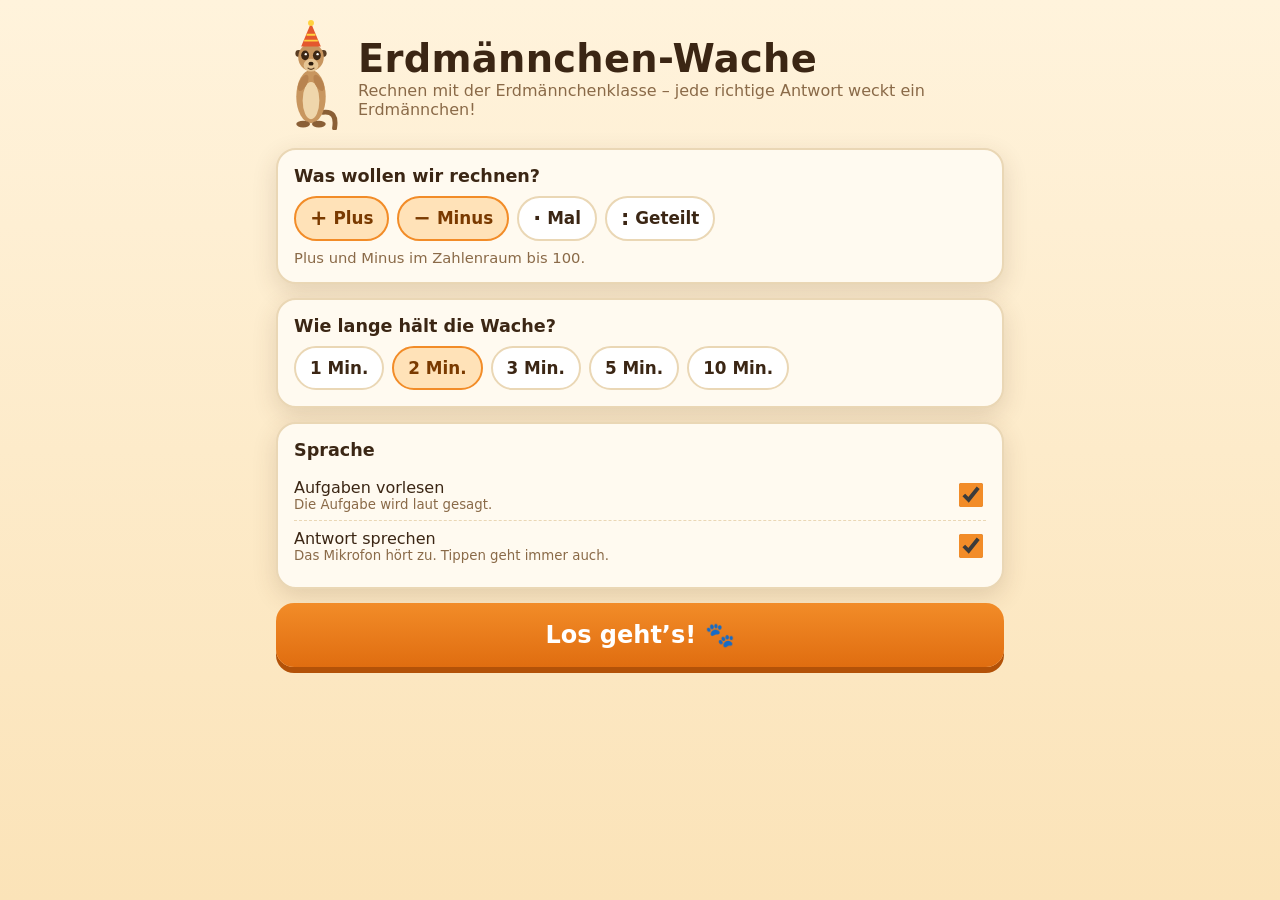
==== erdmaennchen/index.html @ fa8e63c1 "Lernspiele-Seite mit Erdmännchen-Wache Startseite für lernen.schreibblocka.de und das Rechenspiel Er" ====
<!doctype html>
<html lang="de">
<head>
  <meta charset="utf-8" />
  <meta name="viewport" content="width=device-width, initial-scale=1, viewport-fit=cover" />
  <title>Erdmännchen-Wache</title>
  <style>
    :root {
      --sand: #f3d9a4;
      --sand-2: #e6bf7a;
      --sand-3: #c99a52;
      --earth: #7a4f2a;
      --earth-2: #5a3a1e;
      --sky-1: #7cc8f0;
      --sky-2: #c9ecff;
      --text: #3b2614;
      --muted: #8a6a48;
      --card: #fffaf0;
      --line: #ead7b5;
      --ok: #2e9d57;
      --bad: #d9534f;
      --accent: #f28c28;
      --accent-2: #e06d10;
      --radius: 20px;
      --shadow: 0 8px 24px rgba(90, 58, 30, .16);
    }
    * { box-sizing: border-box; }
    html, body { margin: 0; min-height: 100%; }
    body {
      font-family: ui-rounded, "SF Pro Rounded", "Nunito", "Segoe UI", system-ui, -apple-system, sans-serif;
      background: linear-gradient(180deg, #fff3dc 0%, #fbe3b8 100%);
      color: var(--text);
      -webkit-tap-highlight-color: transparent;
    }
    main { max-width: 760px; margin: 0 auto; padding: 16px 16px 32px; }
    h1 { margin: 0; font-size: clamp(1.7rem, 6vw, 2.4rem); letter-spacing: .3px; }
    h2 { margin: 0 0 10px; font-size: 1.1rem; }
    .hidden { display: none !important; }
    .muted { color: var(--muted); }

    .card {
      background: var(--card); border: 2px solid var(--line); border-radius: var(--radius);
      padding: 16px; box-shadow: var(--shadow); margin-bottom: 14px;
    }
    button { font: inherit; color: inherit; cursor: pointer; }
    .btn {
      appearance: none; border: 2px solid var(--line); background: #fff; border-radius: 14px;
      padding: 10px 16px; font-weight: 700; transition: transform .06s ease;
    }
    .btn:active { transform: translateY(2px); }
    .btn-big {
      display: block; width: 100%; border: 0; border-radius: 18px; padding: 18px;
      font-size: 1.5rem; font-weight: 800; color: #fff;
      background: linear-gradient(180deg, var(--accent), var(--accent-2));
      box-shadow: 0 6px 0 #b35208; margin-top: 6px;
    }
    .btn-big:active { transform: translateY(4px); box-shadow: 0 2px 0 #b35208; }
    .btn-big:disabled { opacity: .5; cursor: not-allowed; }

    /* ---------- Start ---------- */
    .hero { display: flex; align-items: center; gap: 12px; margin: 4px 0 14px; }
    .hero svg { width: 70px; height: 110px; flex: none; }
    .chips { display: flex; flex-wrap: wrap; gap: 8px; }
    .chip { position: relative; }
    .chip input { position: absolute; opacity: 0; inset: 0; margin: 0; cursor: pointer; }
    .chip > span {
      display: inline-flex; align-items: center; gap: 6px; min-width: 48px; justify-content: center;
      padding: 10px 14px; border-radius: 999px; border: 2px solid var(--line); background: #fff;
      font-weight: 700; font-size: 1.05rem; user-select: none;
    }
    .chip > input:checked + span { background: #ffe2b8; border-color: var(--accent); color: #7a3a00; }
    .chip > input:focus-visible + span { outline: 3px solid #7cc8f0; outline-offset: 2px; }
    .chip .sym { font-size: 1.3rem; line-height: 1; }
    .rows-head { display: flex; align-items: center; justify-content: space-between; gap: 8px; margin-bottom: 10px; }
    .switch { display: flex; align-items: center; justify-content: space-between; gap: 12px; padding: 8px 0; }
    .switch + .switch { border-top: 1px dashed var(--line); }
    .switch input { width: 24px; height: 24px; accent-color: var(--accent); flex: none; }
    .switch small { display: block; color: var(--muted); }
    .note { margin-top: 10px; padding: 10px 12px; border-radius: 12px; background: #fff1d6; border: 1px solid #f2cf8f; font-size: .92rem; }
    .warn { color: var(--bad); font-weight: 700; min-height: 1.2em; margin: 8px 0 0; }

    /* ---------- Spiel ---------- */
    .topbar { display: flex; align-items: center; gap: 10px; margin-bottom: 10px; }
    .pill {
      display: inline-flex; align-items: center; gap: 6px; padding: 6px 12px; border-radius: 999px;
      background: #fff; border: 2px solid var(--line); font-weight: 800; font-size: 1.1rem;
      font-variant-numeric: tabular-nums;
    }
    .spacer { flex: 1; }

    .scene {
      position: relative; height: clamp(190px, 34vh, 280px); border-radius: var(--radius);
      overflow: hidden; border: 2px solid var(--line); box-shadow: var(--shadow);
      background: linear-gradient(180deg, var(--sky-1) 0%, var(--sky-2) 70%);
    }
    .sunset {
      position: absolute; inset: 0; opacity: 0; pointer-events: none;
      background: linear-gradient(180deg, #5b4b8a 0%, #f2826b 55%, #ffd29a 80%);
    }
    .sun {
      position: absolute; width: 44px; height: 44px; margin: -22px 0 0 -22px; border-radius: 50%;
      background: radial-gradient(circle at 40% 40%, #fff7b0, #ffd23f 60%, #ffb000);
      box-shadow: 0 0 30px 8px rgba(255, 210, 63, .55); left: 8%; top: 70%;
    }
    .dunes { position: absolute; left: 0; right: 0; bottom: 0; width: 100%; height: 55%; }
    .colony {
      position: absolute; left: 8px; right: 110px; bottom: 6px; top: 22%;
      display: flex; flex-wrap: wrap-reverse; align-content: flex-start; align-items: flex-end;
      gap: 0 2px;
    }
    .colony .mk { width: 30px; height: 50px; flex: none; animation: pop .45s cubic-bezier(.3,1.6,.5,1) both; transform-origin: 50% 100%; }
    .colony.small .mk { width: 22px; height: 37px; }
    .colony.tiny .mk { width: 16px; height: 27px; }
    .colony .mk svg { width: 100%; height: 100%; display: block; }
    @keyframes pop { from { transform: translateY(60%) scaleY(.2); opacity: 0; } to { transform: none; opacity: 1; } }

    .guard { position: absolute; right: 12px; bottom: 8px; width: 80px; height: 132px; transform-origin: 50% 100%; }
    .guard svg { width: 100%; height: 100%; display: block; }
    .guard.jump { animation: jump .55s ease; }
    .guard.shake { animation: shake .45s ease; }
    .guard.listen { animation: bob 1.2s ease-in-out infinite; }
    @keyframes jump { 0%,100% { transform: none; } 40% { transform: translateY(-26px) rotate(-4deg); } 70% { transform: translateY(0) scaleY(.92); } }
    @keyframes shake { 0%,100% { transform: none; } 20% { transform: rotate(-8deg); } 40% { transform: rotate(7deg); } 60% { transform: rotate(-5deg); } 80% { transform: rotate(3deg); } }
    @keyframes bob { 0%,100% { transform: none; } 50% { transform: translateY(-3px) rotate(2deg); } }
    .mound { position: absolute; right: 0; bottom: 0; width: 130px; height: 26px; border-radius: 50% 50% 0 0; background: var(--sand-3); }
    .banner {
      position: absolute; left: 50%; top: 10px; transform: translateX(-50%); white-space: nowrap;
      background: rgba(255, 250, 240, .92); border-radius: 999px; padding: 6px 14px; font-weight: 800;
      box-shadow: var(--shadow); font-size: .95rem;
    }

    .task { text-align: center; padding: 18px 12px 14px; margin-top: 14px; }
    .expr {
      font-size: clamp(1.8rem, 9.5vw, 4.6rem); font-weight: 900; line-height: 1.05;
      font-variant-numeric: tabular-nums; white-space: nowrap;
    }
    .expr .ans {
      display: inline-block; min-width: 1.6em; padding: 0 .15em; border-radius: 14px;
      border-bottom: 5px solid var(--sand-3); color: var(--accent-2);
    }
    .expr .ans.ok { color: var(--ok); border-color: var(--ok); }
    .expr .ans.bad { color: var(--bad); border-color: var(--bad); }
    .status { margin-top: 12px; min-height: 2.2em; display: flex; align-items: center; justify-content: center; gap: 10px; font-weight: 700; color: var(--muted); }
    .mic {
      width: 34px; height: 34px; border-radius: 50%; display: grid; place-items: center; flex: none;
      background: #e9dcc6; color: #fff; font-size: 1rem;
    }
    .mic svg { width: 18px; height: 18px; fill: currentColor; }
    .mic.on { background: var(--bad); animation: pulse 1.2s ease-out infinite; }
    .mic.speak { background: #4aa3df; }
    @keyframes pulse { 0% { box-shadow: 0 0 0 0 rgba(217, 83, 79, .5); } 100% { box-shadow: 0 0 0 16px rgba(217, 83, 79, 0); } }
    .heard { font-size: .95rem; color: var(--muted); min-height: 1.3em; margin-top: 4px; }
    .feedback { font-size: 1.35rem; font-weight: 900; min-height: 1.6em; margin-top: 6px; }
    .feedback.ok { color: var(--ok); }
    .feedback.bad { color: var(--bad); }

    .actions { display: flex; gap: 10px; justify-content: center; flex-wrap: wrap; margin-top: 4px; }
    .keypad { display: grid; grid-template-columns: repeat(3, 1fr); gap: 10px; max-width: 360px; margin: 14px auto 0; }
    .keypad button {
      border: 2px solid var(--line); background: #fff; border-radius: 16px; padding: 14px 0;
      font-size: 1.8rem; font-weight: 800; box-shadow: 0 4px 0 var(--line);
      touch-action: manipulation;
    }
    .keypad button:active { transform: translateY(3px); box-shadow: 0 1px 0 var(--line); }
    .keypad .ok { background: var(--ok); color: #fff; border-color: #237a43; box-shadow: 0 4px 0 #1d6538; }

    /* ---------- Ende ---------- */
    .result { text-align: center; }
    .bignum { font-size: clamp(3.5rem, 18vw, 6rem); font-weight: 900; line-height: 1; color: var(--accent-2); }
    .record { display: inline-block; margin-top: 8px; padding: 6px 14px; border-radius: 999px; background: #fff1d6; font-weight: 800; }
    .record.new { background: #ffd23f; animation: jump .8s ease 2; }
    .stats { display: flex; justify-content: center; gap: 12px; margin: 14px 0 4px; flex-wrap: wrap; }
    .stat { background: #fff; border: 2px solid var(--line); border-radius: 14px; padding: 8px 16px; min-width: 110px; }
    .stat b { display: block; font-size: 1.6rem; }
    .end-colony { display: flex; flex-wrap: wrap; justify-content: center; gap: 0 2px; margin: 12px 0; }
    .end-colony .mk { width: 26px; height: 44px; }
    .end-colony .mk svg { width: 100%; height: 100%; display: block; }
    .missed { display: flex; flex-wrap: wrap; gap: 8px; justify-content: center; }
    .missed span { background: #fff; border: 2px solid #f1c5c3; border-radius: 12px; padding: 6px 10px; font-weight: 800; font-variant-numeric: tabular-nums; }
    .end-actions { display: grid; gap: 10px; margin-top: 6px; }

    @media (max-width: 420px) {
      .guard { width: 62px; height: 102px; right: 6px; }
      .colony { right: 78px; }
      .mound { width: 96px; }
      .keypad button { padding: 12px 0; font-size: 1.6rem; }
    }
    @media (prefers-reduced-motion: reduce) {
      *, *::before, *::after { animation: none !important; transition: none !important; }
    }
  </style>
</head>
<body>
<main>

  <!-- ================= Startbildschirm ================= -->
  <section id="setup">
    <div class="hero">
      <div id="heroMk"></div>
      <div>
        <h1>Erdmännchen-Wache</h1>
        <div class="muted">Rechnen mit der Erdmännchenklasse – jede richtige Antwort weckt ein Erdmännchen!</div>
      </div>
    </div>

    <div class="card">
      <h2>Was wollen wir rechnen?</h2>
      <div class="chips" id="ops">
        <label class="chip"><input type="checkbox" value="add" checked><span><span class="sym">+</span> Plus</span></label>
        <label class="chip"><input type="checkbox" value="sub" checked><span><span class="sym">−</span> Minus</span></label>
        <label class="chip"><input type="checkbox" value="mul"><span><span class="sym">·</span> Mal</span></label>
        <label class="chip"><input type="checkbox" value="div"><span><span class="sym">:</span> Geteilt</span></label>
      </div>
      <div class="muted" style="margin-top:8px;font-size:.92rem">Plus und Minus im Zahlenraum bis 100.</div>
    </div>

    <div class="card" id="rowsCard">
      <div class="rows-head">
        <h2 style="margin:0">Welche Einmaleins-Reihen?</h2>
        <button class="btn" id="rowsAll" type="button">Alle</button>
      </div>
      <div class="chips" id="rows"></div>
    </div>

    <div class="card">
      <h2>Wie lange hält die Wache?</h2>
      <div class="chips" id="durations"></div>
    </div>

    <div class="card">
      <h2>Sprache</h2>
      <label class="switch">
        <span>Aufgaben vorlesen<small>Die Aufgabe wird laut gesagt.</small></span>
        <input type="checkbox" id="optSpeak" checked>
      </label>
      <label class="switch">
        <span>Antwort sprechen<small>Das Mikrofon hört zu. Tippen geht immer auch.</small></span>
        <input type="checkbox" id="optListen" checked>
      </label>
      <div class="note hidden" id="noSR">
        Dieser Browser kann keine Sprache erkennen – es wird mit dem Ziffernblock gespielt.
        Spracheingabe klappt in <b>Chrome</b>, <b>Edge</b> und <b>Safari auf iPad/iPhone</b>.
      </div>
    </div>

    <button class="btn-big" id="startBtn" type="button">Los geht’s! 🐾</button>
    <p class="warn" id="setupWarn"></p>
  </section>

  <!-- ================= Spiel ================= -->
  <section id="game" class="hidden">
    <div class="topbar">
      <span class="pill" title="Restzeit">⏱ <span id="timeLeft">0:00</span></span>
      <span class="pill" title="Geweckte Erdmännchen">🐾 <span id="score">0</span></span>
      <span class="spacer"></span>
      <button class="btn" id="stopBtn" type="button">Beenden</button>
    </div>

    <div class="scene" id="scene">
      <div class="sunset" id="sunset"></div>
      <div class="sun" id="sun"></div>
      <svg class="dunes" viewBox="0 0 400 100" preserveAspectRatio="none" aria-hidden="true">
        <path d="M0 45 Q70 10 150 40 T300 30 T400 38 V100 H0 Z" fill="#ecc98a"/>
        <path d="M0 70 Q90 45 190 66 T400 58 V100 H0 Z" fill="#e2b56c"/>
        <ellipse cx="335" cy="96" rx="22" ry="7" fill="#5a3a1e"/>
      </svg>
      <div class="colony" id="colony"></div>
      <div class="mound"></div>
      <div class="guard" id="guard"></div>
      <div class="banner hidden" id="banner"></div>
    </div>

    <div class="card task">
      <div class="expr" id="expr">&nbsp;</div>
      <div class="status"><span class="mic" id="mic"></span><span id="statusText"></span></div>
      <div class="heard" id="heard"></div>
      <div class="feedback" id="feedback"></div>
      <div class="actions">
        <button class="btn" id="skipBtn" type="button">Überspringen ⏭</button>
        <button class="btn" id="padToggle" type="button">Ziffernblock ⌨️</button>
      </div>
      <div class="keypad hidden" id="keypad"></div>
    </div>
  </section>

  <!-- ================= Ende ================= -->
  <section id="end" class="hidden">
    <div class="card result">
      <div class="muted" style="font-weight:800">Die Sonne ist untergegangen. Du hast</div>
      <div class="bignum" id="endCount">0</div>
      <div style="font-size:1.3rem;font-weight:900">Erdmännchen geweckt!</div>
      <div class="record" id="endRecord"></div>
      <div class="end-colony" id="endColony"></div>
      <div class="stats">
        <div class="stat"><b id="endSolved">0</b>gelöst</div>
        <div class="stat"><b id="endFailed">0</b>nicht geschafft</div>
        <div class="stat"><b id="endTotal">0</b>insgesamt geweckt</div>
      </div>
    </div>
    <div class="card hidden" id="missedCard">
      <h2>Diese Aufgaben üben wir nochmal:</h2>
      <div class="missed" id="missed"></div>
    </div>
    <div class="end-actions">
      <button class="btn-big" id="againBtn" type="button">Nochmal spielen 🐾</button>
      <button class="btn" id="setupBtn" type="button">Einstellungen ändern</button>
    </div>
  </section>

</main>

<script>
(() => {
  'use strict';

  // ================= Speicher =================
  const STORE_KEY = 'erdmaennchen-wache-v1';
  function loadStore() {
    try { return JSON.parse(localStorage.getItem(STORE_KEY)) || {}; } catch { return {}; }
  }
  function saveStore(data) {
    try { localStorage.setItem(STORE_KEY, JSON.stringify(data)); } catch { /* egal */ }
  }
  const store = loadStore();
  store.records = store.records || {};
  store.total = store.total || 0;

  // ================= Erdmännchen-Grafik =================
  const ACCESSORIES = {
    hat: '<path d="M20 15 L30 -9 L40 15 Z" fill="#e4572e"/><path d="M23 9 L37 9 M25.5 3 L34.5 3" stroke="#ffd23f" stroke-width="2"/><circle cx="30" cy="-9" r="3" fill="#ffd23f"/>',
    glasses: '<rect x="17.5" y="19.5" width="11" height="8" rx="3" fill="#111"/><rect x="31.5" y="19.5" width="11" height="8" rx="3" fill="#111"/><path d="M28.5 22.5 H31.5" stroke="#111" stroke-width="2"/><path d="M19.5 21.5 L22.5 21.5" stroke="#fff" stroke-width="1" opacity=".6"/>',
    crown: '<path d="M18 15 L18 3 L24 9 L30 0 L36 9 L42 3 L42 15 Z" fill="#ffd23f" stroke="#d9a400" stroke-width="1.5"/><circle cx="30" cy="10" r="2" fill="#e4572e"/>',
    flower: '<g transform="translate(40 12)"><circle cx="0" cy="-4" r="3" fill="#ff7aa8"/><circle cx="4" cy="-1" r="3" fill="#ff7aa8"/><circle cx="2.5" cy="3.5" r="3" fill="#ff7aa8"/><circle cx="-2.5" cy="3.5" r="3" fill="#ff7aa8"/><circle cx="-4" cy="-1" r="3" fill="#ff7aa8"/><circle r="2.4" fill="#ffd23f"/></g>',
    bow: '<path d="M22 43 L30 47 L22 51 Z M38 43 L30 47 L38 51 Z" fill="#3a86ff"/><circle cx="30" cy="47" r="2" fill="#1f5fcc"/>'
  };
  const SPECIALS = ['hat', 'glasses', 'crown', 'flower', 'bow'];

  function meerkatSVG(acc) {
    return `<svg viewBox="0 -12 60 112" aria-hidden="true">
      <path d="M42 82 Q57 80 54 98" stroke="#8a5f36" stroke-width="5" fill="none" stroke-linecap="round"/>
      <ellipse cx="30" cy="66" rx="15" ry="27" fill="#c8965f"/>
      <ellipse cx="30" cy="70" rx="8.5" ry="19" fill="#efd6ab"/>
      <ellipse cx="22" cy="52" rx="4" ry="9" transform="rotate(28 22 52)" fill="#b8834f"/>
      <ellipse cx="38" cy="52" rx="4" ry="9" transform="rotate(-28 38 52)" fill="#b8834f"/>
      <ellipse cx="22" cy="94" rx="7" ry="3.5" fill="#8a5f36"/>
      <ellipse cx="38" cy="94" rx="7" ry="3.5" fill="#8a5f36"/>
      <circle cx="17.5" cy="22" r="3.4" fill="#5a3d22"/>
      <circle cx="42.5" cy="22" r="3.4" fill="#5a3d22"/>
      <ellipse cx="30" cy="26" rx="13" ry="14" fill="#c8965f"/>
      <ellipse cx="30" cy="34" rx="7.5" ry="6.5" fill="#e6c594"/>
      <ellipse cx="24" cy="24" rx="4" ry="5" fill="#3b2614"/>
      <ellipse cx="36" cy="24" rx="4" ry="5" fill="#3b2614"/>
      <circle cx="24.7" cy="22.8" r="1.2" fill="#fff"/>
      <circle cx="36.7" cy="22.8" r="1.2" fill="#fff"/>
      <ellipse cx="30" cy="32.5" rx="2.6" ry="1.9" fill="#2a1a0d"/>
      <path d="M27 37 Q30 39.5 33 37" stroke="#5a3d22" stroke-width="1.3" fill="none" stroke-linecap="round"/>
      ${ACCESSORIES[acc] || ''}
    </svg>`;
  }

  // ================= Zahlen verstehen =================
  const norm = s => s.toLowerCase()
    .replace(/ß/g, 'ss').replace(/ü/g, 'ue').replace(/ö/g, 'oe').replace(/ä/g, 'ae');

  const NUMBER_WORDS = (() => {
    const m = new Map();
    ['null', 'eins', 'zwei', 'drei', 'vier', 'fuenf', 'sechs', 'sieben', 'acht', 'neun', 'zehn',
     'elf', 'zwoelf', 'dreizehn', 'vierzehn', 'fuenfzehn', 'sechzehn', 'siebzehn', 'achtzehn', 'neunzehn']
      .forEach((w, i) => m.set(w, i));
    const tens = { 20: 'zwanzig', 30: 'dreissig', 40: 'vierzig', 50: 'fuenfzig',
                   60: 'sechzig', 70: 'siebzig', 80: 'achtzig', 90: 'neunzig' };
    const pre = ['', 'ein', 'zwei', 'drei', 'vier', 'fuenf', 'sechs', 'sieben', 'acht', 'neun'];
    for (const t in tens) {
      m.set(tens[t], +t);
      for (let u = 1; u <= 9; u++) m.set(pre[u] + 'und' + tens[t], +t + u);
      m.set('zwound' + tens[t], +t + 2);
    }
    m.set('hundert', 100); m.set('einhundert', 100);
    // Varianten und typische Fehlerkennungen
    const extra = { ein: 1, eine: 1, eis: 1, zwo: 2, frei: 3, fuer: 4, sex: 6, sexy: 6, nacht: 8, zehen: 10 };
    for (const k in extra) m.set(k, extra[k]);
    return m;
  })();

  // Liefert {skip, num}: num ist die zuletzt genannte Zahl (Kinder wiederholen gern die Aufgabe).
  function parseAnswer(text) {
    let s = norm(String(text || ''));
    s = s.replace(/(\d+)[:.]00\b/g, '$1');            // "8:00" -> 8
    s = s.replace(/[^a-z0-9 ]+/g, ' ');
    if (/\b(weiter|ueberspringen|naechste|weiss nicht|keine ahnung)\b/.test(s)) return { skip: true, num: null };
    s = s.replace(/\s+und\s+/g, 'und').trim();
    let num = null;
    for (const tok of s.split(/\s+/)) {
      if (/^\d+$/.test(tok)) num = parseInt(tok, 10);
      else if (/^\dund\d0$/.test(tok)) num = +tok[0] + +tok.slice(-2);
      else if (NUMBER_WORDS.has(tok)) num = NUMBER_WORDS.get(tok);
    }
    return { skip: false, num };
  }

  // ================= Aufgaben =================
  const rnd = (a, b) => a + Math.floor(Math.random() * (b - a + 1));
  const pick = arr => arr[Math.floor(Math.random() * arr.length)];
  const OPS = {
    add: { sym: '+', word: 'plus' },
    sub: { sym: '−', word: 'minus' },
    mul: { sym: '·', word: 'mal' },
    div: { sym: ':', word: 'geteilt durch' }
  };

  function makeTask(op, rows) {
    let a, b, answer;
    if (op === 'add') {
      a = rnd(1, 99); b = rnd(1, 100 - a); answer = a + b;
    } else if (op === 'sub') {
      a = rnd(2, 100); b = rnd(1, a - 1); answer = a - b;
    } else if (op === 'mul') {
      const r = pick(rows), f = rnd(1, 10);
      [a, b] = Math.random() < .5 ? [r, f] : [f, r]; answer = a * b;
    } else {
      const r = pick(rows), f = rnd(1, 10);
      a = r * f; b = r; answer = f;
    }
    return { op, a, b, answer, key: `${a}${op}${b}` };
  }
  const taskText = t => `${t.a} ${OPS[t.op].sym} ${t.b}`;
  const taskSpoken = t => `${t.a} ${OPS[t.op].word} ${t.b}`;

  // ================= Töne =================
  let actx = null;
  function unlockAudio() {
    try {
      actx = actx || new (window.AudioContext || window.webkitAudioContext)();
      if (actx.state === 'suspended') actx.resume();
    } catch { /* kein Ton */ }
  }
  function tone(freq, dur, when = 0, type = 'sine', vol = .18) {
    try {
      actx = actx || new (window.AudioContext || window.webkitAudioContext)();
      if (actx.state === 'suspended') actx.resume();
      const t = actx.currentTime + when;
      const o = actx.createOscillator(), g = actx.createGain();
      o.type = type; o.frequency.value = freq;
      g.gain.setValueAtTime(.0001, t);
      g.gain.exponentialRampToValueAtTime(vol, t + .02);
      g.gain.exponentialRampToValueAtTime(.0001, t + dur);
      o.connect(g).connect(actx.destination);
      o.start(t); o.stop(t + dur + .05);
    } catch { /* kein Ton */ }
  }
  const sndOk = () => { tone(660, .12); tone(990, .2, .1); };
  const sndBonus = () => { tone(660, .1); tone(880, .1, .09); tone(1320, .25, .18); };
  const sndBad = () => { tone(220, .25, 0, 'triangle', .2); };
  const sndEnd = () => { [523, 659, 784, 1047].forEach((f, i) => tone(f, .25, i * .14)); };

  // ================= Sprachausgabe =================
  const canSpeak = 'speechSynthesis' in window;
  let deVoice = null, speakId = 0;
  function chooseVoice() {
    if (!canSpeak) return;
    const voices = speechSynthesis.getVoices().filter(v => /^de(-|_|$)/i.test(v.lang));
    deVoice = voices.find(v => /de-DE/i.test(v.lang) && v.localService) || voices.find(v => /de-DE/i.test(v.lang)) || voices[0] || null;
  }
  if (canSpeak) { chooseVoice(); speechSynthesis.onvoiceschanged = chooseVoice; }

  function cancelSpeech() {
    speakId++;
    if (canSpeak) speechSynthesis.cancel();
  }
  function speak(text, cb) {
    const id = ++speakId;
    let finished = false, guard = null;
    const done = () => {
      if (finished || id !== speakId) return;
      finished = true; clearTimeout(guard);
      setStatus(state.phase);
      if (cb) cb();
    };
    if (!state.voiceOut || !canSpeak) { setTimeout(done, 0); return; }
    speechSynthesis.cancel();
    const u = new SpeechSynthesisUtterance(text);
    u.lang = 'de-DE'; u.rate = .95;
    if (deVoice) u.voice = deVoice;
    u.onend = done; u.onerror = done;
    guard = setTimeout(done, 2500 + text.length * 110);   // falls onend nie kommt
    setMic('speak', '');
    speechSynthesis.speak(u);
  }

  // ================= Spracherkennung =================
  const SR = window.SpeechRecognition || window.webkitSpeechRecognition;
  let rec = null, recGen = 0, interimTimer = null, recErrors = 0;

  function stopListening() {
    recGen++;
    clearTimeout(interimTimer);
    if (rec) { try { rec.abort(); } catch { /* egal */ } rec = null; }
  }
  function startListening() {
    if (!state.voiceIn || !SR || !state.accepting) return;
    stopListening();
    const gen = ++recGen;
    const r = new SR();
    r.lang = 'de-DE'; r.interimResults = true; r.maxAlternatives = 5; r.continuous = false;
    r.onresult = e => { if (gen === recGen) { recErrors = 0; handleSpeech(e); } };
    r.onerror = e => {
      if (gen !== recGen) return;
      if (e.error === 'not-allowed' || e.error === 'service-not-allowed') {
        disableVoiceIn('Das Mikrofon ist nicht erlaubt – wir tippen die Antworten.');
      } else if (e.error !== 'no-speech' && e.error !== 'aborted') {
        if (++recErrors >= 3) disableVoiceIn('Die Spracherkennung klappt gerade nicht – wir tippen die Antworten.');
      }
    };
    r.onend = () => {
      if (gen !== recGen) return;
      rec = null;
      setTimeout(() => { if (gen === recGen && state.accepting && state.listening) startListening(); }, 250);
    };
    try { r.start(); rec = r; state.listening = true; setStatus('listening'); } catch { /* läuft schon */ }
  }
  function disableVoiceIn(msg) {
    stopListening();
    state.voiceIn = false; state.listening = false;
    showKeypad(true);
    setStatus(state.phase);
    els.heard.textContent = msg;
  }

  function handleSpeech(e) {
    if (!state.accepting || !state.task) return;
    const res = e.results[e.results.length - 1];
    const alts = [];
    for (let j = 0; j < res.length; j++) alts.push(res[j].transcript);
    els.heard.textContent = alts[0] ? `Gehört: „${alts[0].trim()}“` : '';
    const parsed = alts.map(parseAnswer);
    clearTimeout(interimTimer);
    if (parsed.some(p => p.num === state.task.answer)) {
      // Bei Zwischenergebnissen kurz warten – aus "sechs…" kann noch "sechsundfünfzig" werden.
      if (res.isFinal) submit(state.task.answer);
      else interimTimer = setTimeout(() => submit(state.task.answer), 700);
      return;
    }
    if (!res.isFinal) return;
    if (parsed[0] && parsed[0].skip) { skipTask(); return; }
    const first = parsed.find(p => p.num !== null);
    if (first) submit(first.num);
  }

  // ================= Zustand & Elemente =================
  const $ = id => document.getElementById(id);
  const els = {
    setup: $('setup'), game: $('game'), end: $('end'),
    ops: $('ops'), rows: $('rows'), rowsCard: $('rowsCard'), rowsAll: $('rowsAll'), durations: $('durations'),
    optSpeak: $('optSpeak'), optListen: $('optListen'), noSR: $('noSR'), startBtn: $('startBtn'), setupWarn: $('setupWarn'),
    timeLeft: $('timeLeft'), score: $('score'), stopBtn: $('stopBtn'),
    sun: $('sun'), sunset: $('sunset'), colony: $('colony'), guard: $('guard'), banner: $('banner'),
    expr: $('expr'), mic: $('mic'), statusText: $('statusText'), heard: $('heard'), feedback: $('feedback'),
    skipBtn: $('skipBtn'), padToggle: $('padToggle'), keypad: $('keypad'),
    endCount: $('endCount'), endRecord: $('endRecord'), endColony: $('endColony'),
    endSolved: $('endSolved'), endFailed: $('endFailed'), endTotal: $('endTotal'),
    missedCard: $('missedCard'), missed: $('missed'), againBtn: $('againBtn'), setupBtn: $('setupBtn')
  };
  const DURATIONS = [1, 2, 3, 5, 10];
  const state = {
    phase: 'setup', voiceOut: true, voiceIn: true, listening: false, accepting: false,
    task: null, attempts: 0, input: '', solved: 0, failed: 0, streak: 0, taskNo: 0,
    retry: [], missed: new Map(), colonyList: [], endAt: 0, duration: 0, timeUp: false,
    timers: [], raf: 0, settings: null
  };

  // ================= Startbildschirm =================
  $('heroMk').innerHTML = meerkatSVG('hat');
  els.guard.innerHTML = meerkatSVG();

  for (let r = 1; r <= 10; r++) {
    els.rows.insertAdjacentHTML('beforeend',
      `<label class="chip"><input type="checkbox" value="${r}" checked><span>${r}er</span></label>`);
  }
  DURATIONS.forEach(d => {
    els.durations.insertAdjacentHTML('beforeend',
      `<label class="chip"><input type="radio" name="dur" value="${d}"><span>${d} Min.</span></label>`);
  });

  if (!SR) {
    els.optListen.checked = false; els.optListen.disabled = true;
    els.noSR.classList.remove('hidden');
  }
  if (!canSpeak) { els.optSpeak.checked = false; els.optSpeak.disabled = true; }

  function readSettings() {
    const ops = [...els.ops.querySelectorAll('input:checked')].map(i => i.value);
    const rows = [...els.rows.querySelectorAll('input:checked')].map(i => +i.value);
    const dur = +(els.durations.querySelector('input:checked') || {}).value || 2;
    return { ops, rows, duration: dur, speak: els.optSpeak.checked, listen: els.optListen.checked };
  }
  function applySettings(s) {
    if (!s) s = { ops: ['add', 'sub'], rows: [1, 2, 3, 4, 5, 6, 7, 8, 9, 10], duration: 2, speak: true, listen: true };
    els.ops.querySelectorAll('input').forEach(i => { i.checked = s.ops.includes(i.value); });
    els.rows.querySelectorAll('input').forEach(i => { i.checked = s.rows.includes(+i.value); });
    els.durations.querySelectorAll('input').forEach(i => { i.checked = +i.value === s.duration; });
    if (!els.optSpeak.disabled) els.optSpeak.checked = s.speak !== false;
    if (!els.optListen.disabled) els.optListen.checked = s.listen !== false;
  }
  function updateSetupUI() {
    const s = readSettings();
    const needRows = s.ops.includes('mul') || s.ops.includes('div');
    els.rowsCard.classList.toggle('hidden', !needRows);
    let warn = '';
    if (!s.ops.length) warn = 'Bitte mindestens eine Rechenart auswählen.';
    else if (needRows && !s.rows.length) warn = 'Bitte mindestens eine Einmaleins-Reihe auswählen.';
    els.setupWarn.textContent = warn;
    els.startBtn.disabled = !!warn;
  }
  applySettings(store.settings);
  updateSetupUI();
  els.setup.addEventListener('change', updateSetupUI);
  els.rowsAll.addEventListener('click', () => {
    const boxes = [...els.rows.querySelectorAll('input')];
    const allOn = boxes.every(b => b.checked);
    boxes.forEach(b => { b.checked = !allOn; });
    updateSetupUI();
  });

  // ================= Tastatur / Ziffernblock =================
  ['1', '2', '3', '4', '5', '6', '7', '8', '9', '⌫', '0', '✓'].forEach(k => {
    const b = document.createElement('button');
    b.type = 'button'; b.textContent = k; b.dataset.key = k;
    if (k === '✓') b.className = 'ok';
    if (k === '⌫') b.setAttribute('aria-label', 'Löschen');
    els.keypad.appendChild(b);
  });
  els.keypad.addEventListener('click', e => {
    const k = e.target.closest('button')?.dataset.key;
    if (k) pressKey(k);
  });
  document.addEventListener('keydown', e => {
    if (state.phase === 'setup' || state.phase === 'end') return;
    if (/^\d$/.test(e.key)) pressKey(e.key);
    else if (e.key === 'Backspace') pressKey('⌫');
    else if (e.key === 'Enter') { e.preventDefault(); pressKey('✓'); }
    else return;
    e.preventDefault();
  });
  function pressKey(k) {
    if (!state.accepting) return;
    if (k === '⌫') state.input = state.input.slice(0, -1);
    else if (k === '✓') { if (state.input) submit(parseInt(state.input, 10)); return; }
    else if (state.input.length < 3) state.input += k;
    renderExpr();
  }
  function showKeypad(on) {
    els.keypad.classList.toggle('hidden', !on);
    els.padToggle.textContent = on ? 'Ziffernblock verstecken' : 'Ziffernblock ⌨️';
  }
  els.padToggle.addEventListener('click', () => showKeypad(els.keypad.classList.contains('hidden')));

  // ================= Anzeige =================
  const MIC_SVG = '<svg viewBox="0 0 24 24"><path d="M12 14a3 3 0 0 0 3-3V5a3 3 0 0 0-6 0v6a3 3 0 0 0 3 3zm5-3a5 5 0 0 1-10 0H5a7 7 0 0 0 6 6.92V21h2v-3.08A7 7 0 0 0 19 11h-2z"/></svg>';
  const SPK_SVG = '<svg viewBox="0 0 24 24"><path d="M3 9v6h4l5 5V4L7 9H3zm13.5 3A4.5 4.5 0 0 0 14 8v8a4.47 4.47 0 0 0 2.5-4z"/></svg>';
  function setMic(mode, text) {
    els.mic.className = 'mic' + (mode === 'listen' ? ' on' : mode === 'speak' ? ' speak' : '');
    els.mic.innerHTML = mode === 'speak' ? SPK_SVG : MIC_SVG;
    if (text !== undefined) els.statusText.textContent = text;
    els.guard.classList.toggle('listen', mode === 'listen');
  }
  function setStatus() {
    if (!state.accepting) { setMic('', ''); return; }
    if (state.voiceIn && rec) setMic('listen', 'Ich höre zu … sag die Antwort!');
    else if (state.voiceIn && SR) setMic('', 'Gleich höre ich zu …');
    else setMic('', 'Tippe die Antwort ein.');
  }
  function renderExpr(mark) {
    const t = state.task;
    if (!t) { els.expr.innerHTML = '&nbsp;'; return; }
    const val = mark === 'solution' || mark === 'ok' ? t.answer : (state.input || '?');
    const cls = mark === 'ok' ? 'ok' : mark === 'bad' || mark === 'solution' ? 'bad' : '';
    els.expr.innerHTML = `${taskText(t)} = <span class="ans ${cls}">${val}</span>`;
  }
  function animateGuard(cls) {
    els.guard.classList.remove('jump', 'shake');
    void els.guard.offsetWidth;
    els.guard.classList.add(cls);
  }
  function addMeerkat(acc) {
    const d = document.createElement('div');
    d.className = 'mk'; d.innerHTML = meerkatSVG(acc);
    els.colony.appendChild(d);
    state.colonyList.push(acc);
    const n = els.colony.children.length;
    els.colony.classList.toggle('small', n > 24 && n <= 60);
    els.colony.classList.toggle('tiny', n > 60);
  }
  function later(fn, ms) { const id = setTimeout(fn, ms); state.timers.push(id); return id; }

  // ================= Spielablauf =================
  function show(section) {
    for (const s of ['setup', 'game', 'end']) els[s].classList.toggle('hidden', s !== section);
    window.scrollTo(0, 0);
  }

  function startGame() {
    const s = readSettings();
    store.settings = s; saveStore(store);
    state.settings = s;
    state.voiceOut = s.speak && canSpeak;
    state.voiceIn = s.listen && !!SR;
    Object.assign(state, {
      phase: 'game', task: null, attempts: 0, input: '', solved: 0, failed: 0, streak: 0, taskNo: 0,
      retry: [], missed: new Map(), colonyList: [], timeUp: false, accepting: false, listening: false
    });
    state.duration = s.duration * 60 * 1000;
    els.colony.innerHTML = ''; els.colony.className = 'colony';
    els.score.textContent = '0';
    els.heard.textContent = ''; els.feedback.textContent = ''; els.feedback.className = 'feedback';
    els.banner.classList.add('hidden');
    showKeypad(!state.voiceIn);
    renderExpr();
    show('game');
    // Ton und Sprachausgabe noch im Klick freischalten (iOS)
    unlockAudio();
    if (state.voiceOut) {
      const u = new SpeechSynthesisUtterance(' ');
      u.volume = 0;
      speechSynthesis.speak(u);
    }

    const go = () => {
      if (state.phase !== 'game') return;
      state.endAt = Date.now() + state.duration;
      tick();
      nextTask();
    };
    // Mikrofon-Erlaubnis gleich beim Start einholen, bevor die Zeit läuft
    const ready = state.voiceIn && navigator.mediaDevices?.getUserMedia
      ? navigator.mediaDevices.getUserMedia({ audio: true })
          .then(stream => stream.getTracks().forEach(t => t.stop()))
          .catch(() => disableVoiceIn('Kein Mikrofon erlaubt – wir tippen die Antworten.'))
      : Promise.resolve();
    ready.then(() => speak('Los geht’s!', go));
  }

  function tick() {
    if (state.phase !== 'game') return;
    const left = Math.max(0, state.endAt - Date.now());
    const p = 1 - left / state.duration;
    const sec = Math.ceil(left / 1000);
    els.timeLeft.textContent = `${Math.floor(sec / 60)}:${String(sec % 60).padStart(2, '0')}`;
    els.sun.style.left = (8 + p * 84) + '%';
    els.sun.style.top = (72 - Math.sin(Math.PI * p) * 55 + (p > .5 ? (p - .5) * 30 : 0)) + '%';
    els.sunset.style.opacity = Math.max(0, (p - .6) / .4).toFixed(3);
    if (left <= 0 && !state.timeUp) {
      state.timeUp = true;
      els.banner.textContent = 'Die Sonne geht unter – letzte Aufgabe!';
      els.banner.classList.remove('hidden');
      later(endGame, 15000);   // falls keine Antwort mehr kommt
    }
    state.raf = requestAnimationFrame(tick);
  }

  function chooseTask() {
    const due = state.retry.findIndex(r => r.due <= state.taskNo);
    if (due >= 0 && (!state.task || state.retry[due].task.key !== state.task.key)) {
      return state.retry.splice(due, 1)[0].task;
    }
    const { ops, rows } = state.settings;
    let t;
    for (let i = 0; i < 20; i++) {
      t = makeTask(pick(ops), rows);
      if (!state.task || t.key !== state.task.key) break;
    }
    return t;
  }

  function nextTask() {
    if (state.phase !== 'game') return;
    if (state.timeUp) { endGame(); return; }
    state.taskNo++;
    state.task = chooseTask();
    state.attempts = 0; state.input = '';
    els.feedback.textContent = ''; els.feedback.className = 'feedback';
    els.heard.textContent = '';
    state.accepting = true;
    renderExpr();
    setStatus();
    speak(taskSpoken(state.task) + '?', startListening);
  }

  function submit(n) {
    if (!state.accepting || state.phase !== 'game') return;
    state.accepting = false; state.listening = false;
    stopListening();
    cancelSpeech();
    setStatus();
    if (n === state.task.answer) onCorrect(); else onWrong(n);
  }

  function onCorrect() {
    state.solved++; state.streak++;
    state.input = '';
    renderExpr('ok');
    const special = state.streak % 5 === 0;
    const acc = special ? SPECIALS[(state.streak / 5 - 1) % SPECIALS.length] : null;
    addMeerkat(acc);
    els.score.textContent = state.solved;
    els.feedback.className = 'feedback ok';
    els.feedback.textContent = special
      ? `${state.streak} richtig hintereinander! Ein besonderes Erdmännchen! 🎉`
      : pick(['Richtig! 🎉', 'Super!', 'Klasse!', 'Stark! 💪', 'Genau!', 'Spitze!']);
    animateGuard('jump');
    special ? sndBonus() : sndOk();
    if (state.attempts > 0) state.retry.push({ task: state.task, due: state.taskNo + 3 });
    later(nextTask, special ? 1500 : 900);
  }

  function onWrong(n) {
    state.attempts++; state.streak = 0;
    state.input = String(n);
    renderExpr('bad');
    animateGuard('shake');
    sndBad();
    if (state.attempts < 2) {
      els.feedback.className = 'feedback bad';
      els.feedback.textContent = `${n} stimmt leider nicht – nochmal!`;
      later(() => {
        if (state.phase !== 'game') return;
        state.input = '';
        state.accepting = true;
        renderExpr();
        setStatus();
        speak('Nochmal!', startListening);
      }, 700);
    } else {
      failTask(`${n} stimmt nicht.`);
    }
  }

  function skipTask() {
    if (!state.accepting) return;
    state.accepting = false; state.listening = false;
    stopListening(); cancelSpeech();
    state.streak = 0;
    failTask('Übersprungen.');
  }
  els.skipBtn.addEventListener('click', skipTask);

  function failTask(prefix) {
    const t = state.task;
    state.failed++;
    state.missed.set(t.key, t);
    state.retry.push({ task: t, due: state.taskNo + 3 });
    renderExpr('solution');
    setStatus();
    els.feedback.className = 'feedback bad';
    els.feedback.textContent = `${prefix} ${taskText(t)} = ${t.answer}`;
    speak(`${taskSpoken(t)} ist ${t.answer}.`, () => later(nextTask, state.voiceOut ? 900 : 2200));
  }

  function endGame() {
    if (state.phase !== 'game') return;
    state.phase = 'end';
    state.accepting = false; state.listening = false;
    stopListening(); cancelSpeech();
    cancelAnimationFrame(state.raf);
    state.timers.forEach(clearTimeout); state.timers = [];
    setStatus();

    const s = state.settings;
    const recKey = [s.ops.slice().sort().join('+'),
      (s.ops.includes('mul') || s.ops.includes('div')) ? s.rows.join('-') : '', s.duration].join('|');
    const prev = store.records[recKey] || 0;
    const isNew = state.solved > prev;
    if (isNew) store.records[recKey] = state.solved;
    store.total += state.solved;
    saveStore(store);

    els.endCount.textContent = state.solved;
    els.endRecord.className = 'record' + (isNew && state.solved > 0 ? ' new' : '');
    els.endRecord.textContent = isNew && state.solved > 0
      ? (prev ? `🏆 Neuer Rekord! (vorher ${prev})` : '🏆 Erster Rekord für diese Einstellung!')
      : `Rekord: ${prev}`;
    els.endSolved.textContent = state.solved;
    els.endFailed.textContent = state.failed;
    els.endTotal.textContent = store.total;
    els.endColony.innerHTML = state.colonyList.map(acc => `<div class="mk">${meerkatSVG(acc)}</div>`).join('');
    els.missed.innerHTML = [...state.missed.values()]
      .map(t => `<span>${taskText(t)} = ${t.answer}</span>`).join('');
    els.missedCard.classList.toggle('hidden', state.missed.size === 0);
    show('end');
    sndEnd();
    speak(state.solved === 1 ? 'Du hast ein Erdmännchen geweckt!'
      : `Super! Du hast ${state.solved} Erdmännchen geweckt!`);
  }

  els.startBtn.addEventListener('click', startGame);
  els.againBtn.addEventListener('click', () => { applySettings(store.settings); startGame(); });
  els.setupBtn.addEventListener('click', () => { cancelSpeech(); state.phase = 'setup'; show('setup'); });
  els.stopBtn.addEventListener('click', endGame);

  // Für Tests in der Konsole
  window.__erdmaennchen = { parseAnswer, makeTask, state, endGame };
})();
</script>
</body>
</html>
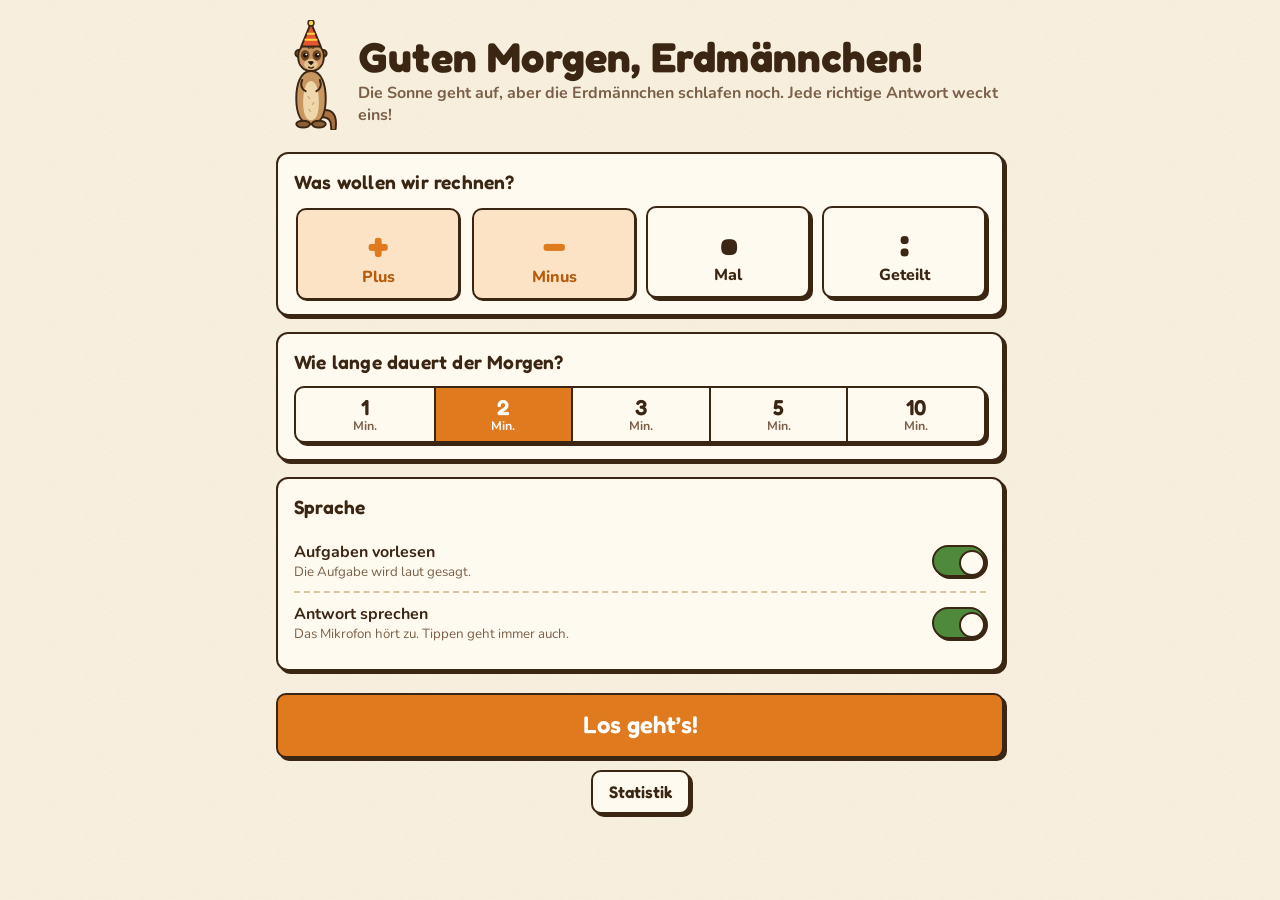
==== commit 81981800: "Spiel-Adresse auf /erdmaennchenklasse/guten-morgen/ umstellen /erdmaennchenklasse/wache/ leitet weit" ====
--- a/erdmaennchen/index.html
+++ b/erdmaennchen/index.html
@@ -2,903 +2,13 @@
 <html lang="de">
 <head>
   <meta charset="utf-8" />
-  <meta name="viewport" content="width=device-width, initial-scale=1, viewport-fit=cover" />
-  <title>Erdmännchen-Wache</title>
-  <style>
-    :root {
-      --sand: #f3d9a4;
-      --sand-2: #e6bf7a;
-      --sand-3: #c99a52;
-      --earth: #7a4f2a;
-      --earth-2: #5a3a1e;
-      --sky-1: #7cc8f0;
-      --sky-2: #c9ecff;
-      --text: #3b2614;
-      --muted: #8a6a48;
-      --card: #fffaf0;
-      --line: #ead7b5;
-      --ok: #2e9d57;
-      --bad: #d9534f;
-      --accent: #f28c28;
-      --accent-2: #e06d10;
-      --radius: 20px;
-      --shadow: 0 8px 24px rgba(90, 58, 30, .16);
-    }
-    * { box-sizing: border-box; }
-    html, body { margin: 0; min-height: 100%; }
-    body {
-      font-family: ui-rounded, "SF Pro Rounded", "Nunito", "Segoe UI", system-ui, -apple-system, sans-serif;
-      background: linear-gradient(180deg, #fff3dc 0%, #fbe3b8 100%);
-      color: var(--text);
-      -webkit-tap-highlight-color: transparent;
-    }
-    main { max-width: 760px; margin: 0 auto; padding: 16px 16px 32px; }
-    h1 { margin: 0; font-size: clamp(1.7rem, 6vw, 2.4rem); letter-spacing: .3px; }
-    h2 { margin: 0 0 10px; font-size: 1.1rem; }
-    .hidden { display: none !important; }
-    .muted { color: var(--muted); }
-
-    .card {
-      background: var(--card); border: 2px solid var(--line); border-radius: var(--radius);
-      padding: 16px; box-shadow: var(--shadow); margin-bottom: 14px;
-    }
-    button { font: inherit; color: inherit; cursor: pointer; }
-    .btn {
-      appearance: none; border: 2px solid var(--line); background: #fff; border-radius: 14px;
-      padding: 10px 16px; font-weight: 700; transition: transform .06s ease;
-    }
-    .btn:active { transform: translateY(2px); }
-    .btn-big {
-      display: block; width: 100%; border: 0; border-radius: 18px; padding: 18px;
-      font-size: 1.5rem; font-weight: 800; color: #fff;
-      background: linear-gradient(180deg, var(--accent), var(--accent-2));
-      box-shadow: 0 6px 0 #b35208; margin-top: 6px;
-    }
-    .btn-big:active { transform: translateY(4px); box-shadow: 0 2px 0 #b35208; }
-    .btn-big:disabled { opacity: .5; cursor: not-allowed; }
-
-    /* ---------- Start ---------- */
-    .hero { display: flex; align-items: center; gap: 12px; margin: 4px 0 14px; }
-    .hero svg { width: 70px; height: 110px; flex: none; }
-    .chips { display: flex; flex-wrap: wrap; gap: 8px; }
-    .chip { position: relative; }
-    .chip input { position: absolute; opacity: 0; inset: 0; margin: 0; cursor: pointer; }
-    .chip > span {
-      display: inline-flex; align-items: center; gap: 6px; min-width: 48px; justify-content: center;
-      padding: 10px 14px; border-radius: 999px; border: 2px solid var(--line); background: #fff;
-      font-weight: 700; font-size: 1.05rem; user-select: none;
-    }
-    .chip > input:checked + span { background: #ffe2b8; border-color: var(--accent); color: #7a3a00; }
-    .chip > input:focus-visible + span { outline: 3px solid #7cc8f0; outline-offset: 2px; }
-    .chip .sym { font-size: 1.3rem; line-height: 1; }
-    .rows-head { display: flex; align-items: center; justify-content: space-between; gap: 8px; margin-bottom: 10px; }
-    .switch { display: flex; align-items: center; justify-content: space-between; gap: 12px; padding: 8px 0; }
-    .switch + .switch { border-top: 1px dashed var(--line); }
-    .switch input { width: 24px; height: 24px; accent-color: var(--accent); flex: none; }
-    .switch small { display: block; color: var(--muted); }
-    .note { margin-top: 10px; padding: 10px 12px; border-radius: 12px; background: #fff1d6; border: 1px solid #f2cf8f; font-size: .92rem; }
-    .warn { color: var(--bad); font-weight: 700; min-height: 1.2em; margin: 8px 0 0; }
-
-    /* ---------- Spiel ---------- */
-    .topbar { display: flex; align-items: center; gap: 10px; margin-bottom: 10px; }
-    .pill {
-      display: inline-flex; align-items: center; gap: 6px; padding: 6px 12px; border-radius: 999px;
-      background: #fff; border: 2px solid var(--line); font-weight: 800; font-size: 1.1rem;
-      font-variant-numeric: tabular-nums;
-    }
-    .spacer { flex: 1; }
-
-    .scene {
-      position: relative; height: clamp(190px, 34vh, 280px); border-radius: var(--radius);
-      overflow: hidden; border: 2px solid var(--line); box-shadow: var(--shadow);
-      background: linear-gradient(180deg, var(--sky-1) 0%, var(--sky-2) 70%);
-    }
-    .sunset {
-      position: absolute; inset: 0; opacity: 0; pointer-events: none;
-      background: linear-gradient(180deg, #5b4b8a 0%, #f2826b 55%, #ffd29a 80%);
-    }
-    .sun {
-      position: absolute; width: 44px; height: 44px; margin: -22px 0 0 -22px; border-radius: 50%;
-      background: radial-gradient(circle at 40% 40%, #fff7b0, #ffd23f 60%, #ffb000);
-      box-shadow: 0 0 30px 8px rgba(255, 210, 63, .55); left: 8%; top: 70%;
-    }
-    .dunes { position: absolute; left: 0; right: 0; bottom: 0; width: 100%; height: 55%; }
-    .colony {
-      position: absolute; left: 8px; right: 110px; bottom: 6px; top: 22%;
-      display: flex; flex-wrap: wrap-reverse; align-content: flex-start; align-items: flex-end;
-      gap: 0 2px;
-    }
-    .colony .mk { width: 30px; height: 50px; flex: none; animation: pop .45s cubic-bezier(.3,1.6,.5,1) both; transform-origin: 50% 100%; }
-    .colony.small .mk { width: 22px; height: 37px; }
-    .colony.tiny .mk { width: 16px; height: 27px; }
-    .colony .mk svg { width: 100%; height: 100%; display: block; }
-    @keyframes pop { from { transform: translateY(60%) scaleY(.2); opacity: 0; } to { transform: none; opacity: 1; } }
-
-    .guard { position: absolute; right: 12px; bottom: 8px; width: 80px; height: 132px; transform-origin: 50% 100%; }
-    .guard svg { width: 100%; height: 100%; display: block; }
-    .guard.jump { animation: jump .55s ease; }
-    .guard.shake { animation: shake .45s ease; }
-    .guard.listen { animation: bob 1.2s ease-in-out infinite; }
-    @keyframes jump { 0%,100% { transform: none; } 40% { transform: translateY(-26px) rotate(-4deg); } 70% { transform: translateY(0) scaleY(.92); } }
-    @keyframes shake { 0%,100% { transform: none; } 20% { transform: rotate(-8deg); } 40% { transform: rotate(7deg); } 60% { transform: rotate(-5deg); } 80% { transform: rotate(3deg); } }
-    @keyframes bob { 0%,100% { transform: none; } 50% { transform: translateY(-3px) rotate(2deg); } }
-    .mound { position: absolute; right: 0; bottom: 0; width: 130px; height: 26px; border-radius: 50% 50% 0 0; background: var(--sand-3); }
-    .banner {
-      position: absolute; left: 50%; top: 10px; transform: translateX(-50%); white-space: nowrap;
-      background: rgba(255, 250, 240, .92); border-radius: 999px; padding: 6px 14px; font-weight: 800;
-      box-shadow: var(--shadow); font-size: .95rem;
-    }
-
-    .task { text-align: center; padding: 18px 12px 14px; margin-top: 14px; }
-    .expr {
-      font-size: clamp(1.8rem, 9.5vw, 4.6rem); font-weight: 900; line-height: 1.05;
-      font-variant-numeric: tabular-nums; white-space: nowrap;
-    }
-    .expr .ans {
-      display: inline-block; min-width: 1.6em; padding: 0 .15em; border-radius: 14px;
-      border-bottom: 5px solid var(--sand-3); color: var(--accent-2);
-    }
-    .expr .ans.ok { color: var(--ok); border-color: var(--ok); }
-    .expr .ans.bad { color: var(--bad); border-color: var(--bad); }
-    .status { margin-top: 12px; min-height: 2.2em; display: flex; align-items: center; justify-content: center; gap: 10px; font-weight: 700; color: var(--muted); }
-    .mic {
-      width: 34px; height: 34px; border-radius: 50%; display: grid; place-items: center; flex: none;
-      background: #e9dcc6; color: #fff; font-size: 1rem;
-    }
-    .mic svg { width: 18px; height: 18px; fill: currentColor; }
-    .mic.on { background: var(--bad); animation: pulse 1.2s ease-out infinite; }
-    .mic.speak { background: #4aa3df; }
-    @keyframes pulse { 0% { box-shadow: 0 0 0 0 rgba(217, 83, 79, .5); } 100% { box-shadow: 0 0 0 16px rgba(217, 83, 79, 0); } }
-    .heard { font-size: .95rem; color: var(--muted); min-height: 1.3em; margin-top: 4px; }
-    .feedback { font-size: 1.35rem; font-weight: 900; min-height: 1.6em; margin-top: 6px; }
-    .feedback.ok { color: var(--ok); }
-    .feedback.bad { color: var(--bad); }
-
-    .actions { display: flex; gap: 10px; justify-content: center; flex-wrap: wrap; margin-top: 4px; }
-    .keypad { display: grid; grid-template-columns: repeat(3, 1fr); gap: 10px; max-width: 360px; margin: 14px auto 0; }
-    .keypad button {
-      border: 2px solid var(--line); background: #fff; border-radius: 16px; padding: 14px 0;
-      font-size: 1.8rem; font-weight: 800; box-shadow: 0 4px 0 var(--line);
-      touch-action: manipulation;
-    }
-    .keypad button:active { transform: translateY(3px); box-shadow: 0 1px 0 var(--line); }
-    .keypad .ok { background: var(--ok); color: #fff; border-color: #237a43; box-shadow: 0 4px 0 #1d6538; }
-
-    /* ---------- Ende ---------- */
-    .result { text-align: center; }
-    .bignum { font-size: clamp(3.5rem, 18vw, 6rem); font-weight: 900; line-height: 1; color: var(--accent-2); }
-    .record { display: inline-block; margin-top: 8px; padding: 6px 14px; border-radius: 999px; background: #fff1d6; font-weight: 800; }
-    .record.new { background: #ffd23f; animation: jump .8s ease 2; }
-    .stats { display: flex; justify-content: center; gap: 12px; margin: 14px 0 4px; flex-wrap: wrap; }
-    .stat { background: #fff; border: 2px solid var(--line); border-radius: 14px; padding: 8px 16px; min-width: 110px; }
-    .stat b { display: block; font-size: 1.6rem; }
-    .end-colony { display: flex; flex-wrap: wrap; justify-content: center; gap: 0 2px; margin: 12px 0; }
-    .end-colony .mk { width: 26px; height: 44px; }
-    .end-colony .mk svg { width: 100%; height: 100%; display: block; }
-    .missed { display: flex; flex-wrap: wrap; gap: 8px; justify-content: center; }
-    .missed span { background: #fff; border: 2px solid #f1c5c3; border-radius: 12px; padding: 6px 10px; font-weight: 800; font-variant-numeric: tabular-nums; }
-    .end-actions { display: grid; gap: 10px; margin-top: 6px; }
-
-    @media (max-width: 420px) {
-      .guard { width: 62px; height: 102px; right: 6px; }
-      .colony { right: 78px; }
-      .mound { width: 96px; }
-      .keypad button { padding: 12px 0; font-size: 1.6rem; }
-    }
-    @media (prefers-reduced-motion: reduce) {
-      *, *::before, *::after { animation: none !important; transition: none !important; }
-    }
-  </style>
+  <meta name="viewport" content="width=device-width, initial-scale=1" />
+  <title>Weiterleitung …</title>
+  <meta http-equiv="refresh" content="0; url=../erdmaennchenklasse/guten-morgen/" />
+  <link rel="canonical" href="../erdmaennchenklasse/guten-morgen/" />
+  <script>location.replace('../erdmaennchenklasse/guten-morgen/' + location.search + location.hash);</script>
 </head>
 <body>
-<main>
-
-  <!-- ================= Startbildschirm ================= -->
-  <section id="setup">
-    <div class="hero">
-      <div id="heroMk"></div>
-      <div>
-        <h1>Erdmännchen-Wache</h1>
-        <div class="muted">Rechnen mit der Erdmännchenklasse – jede richtige Antwort weckt ein Erdmännchen!</div>
-      </div>
-    </div>
-
-    <div class="card">
-      <h2>Was wollen wir rechnen?</h2>
-      <div class="chips" id="ops">
-        <label class="chip"><input type="checkbox" value="add" checked><span><span class="sym">+</span> Plus</span></label>
-        <label class="chip"><input type="checkbox" value="sub" checked><span><span class="sym">−</span> Minus</span></label>
-        <label class="chip"><input type="checkbox" value="mul"><span><span class="sym">·</span> Mal</span></label>
-        <label class="chip"><input type="checkbox" value="div"><span><span class="sym">:</span> Geteilt</span></label>
-      </div>
-      <div class="muted" style="margin-top:8px;font-size:.92rem">Plus und Minus im Zahlenraum bis 100.</div>
-    </div>
-
-    <div class="card" id="rowsCard">
-      <div class="rows-head">
-        <h2 style="margin:0">Welche Einmaleins-Reihen?</h2>
-        <button class="btn" id="rowsAll" type="button">Alle</button>
-      </div>
-      <div class="chips" id="rows"></div>
-    </div>
-
-    <div class="card">
-      <h2>Wie lange hält die Wache?</h2>
-      <div class="chips" id="durations"></div>
-    </div>
-
-    <div class="card">
-      <h2>Sprache</h2>
-      <label class="switch">
-        <span>Aufgaben vorlesen<small>Die Aufgabe wird laut gesagt.</small></span>
-        <input type="checkbox" id="optSpeak" checked>
-      </label>
-      <label class="switch">
-        <span>Antwort sprechen<small>Das Mikrofon hört zu. Tippen geht immer auch.</small></span>
-        <input type="checkbox" id="optListen" checked>
-      </label>
-      <div class="note hidden" id="noSR">
-        Dieser Browser kann keine Sprache erkennen – es wird mit dem Ziffernblock gespielt.
-        Spracheingabe klappt in <b>Chrome</b>, <b>Edge</b> und <b>Safari auf iPad/iPhone</b>.
-      </div>
-    </div>
-
-    <button class="btn-big" id="startBtn" type="button">Los geht’s! 🐾</button>
-    <p class="warn" id="setupWarn"></p>
-  </section>
-
-  <!-- ================= Spiel ================= -->
-  <section id="game" class="hidden">
-    <div class="topbar">
-      <span class="pill" title="Restzeit">⏱ <span id="timeLeft">0:00</span></span>
-      <span class="pill" title="Geweckte Erdmännchen">🐾 <span id="score">0</span></span>
-      <span class="spacer"></span>
-      <button class="btn" id="stopBtn" type="button">Beenden</button>
-    </div>
-
-    <div class="scene" id="scene">
-      <div class="sunset" id="sunset"></div>
-      <div class="sun" id="sun"></div>
-      <svg class="dunes" viewBox="0 0 400 100" preserveAspectRatio="none" aria-hidden="true">
-        <path d="M0 45 Q70 10 150 40 T300 30 T400 38 V100 H0 Z" fill="#ecc98a"/>
-        <path d="M0 70 Q90 45 190 66 T400 58 V100 H0 Z" fill="#e2b56c"/>
-        <ellipse cx="335" cy="96" rx="22" ry="7" fill="#5a3a1e"/>
-      </svg>
-      <div class="colony" id="colony"></div>
-      <div class="mound"></div>
-      <div class="guard" id="guard"></div>
-      <div class="banner hidden" id="banner"></div>
-    </div>
-
-    <div class="card task">
-      <div class="expr" id="expr">&nbsp;</div>
-      <div class="status"><span class="mic" id="mic"></span><span id="statusText"></span></div>
-      <div class="heard" id="heard"></div>
-      <div class="feedback" id="feedback"></div>
-      <div class="actions">
-        <button class="btn" id="skipBtn" type="button">Überspringen ⏭</button>
-        <button class="btn" id="padToggle" type="button">Ziffernblock ⌨️</button>
-      </div>
-      <div class="keypad hidden" id="keypad"></div>
-    </div>
-  </section>
-
-  <!-- ================= Ende ================= -->
-  <section id="end" class="hidden">
-    <div class="card result">
-      <div class="muted" style="font-weight:800">Die Sonne ist untergegangen. Du hast</div>
-      <div class="bignum" id="endCount">0</div>
-      <div style="font-size:1.3rem;font-weight:900">Erdmännchen geweckt!</div>
-      <div class="record" id="endRecord"></div>
-      <div class="end-colony" id="endColony"></div>
-      <div class="stats">
-        <div class="stat"><b id="endSolved">0</b>gelöst</div>
-        <div class="stat"><b id="endFailed">0</b>nicht geschafft</div>
-        <div class="stat"><b id="endTotal">0</b>insgesamt geweckt</div>
-      </div>
-    </div>
-    <div class="card hidden" id="missedCard">
-      <h2>Diese Aufgaben üben wir nochmal:</h2>
-      <div class="missed" id="missed"></div>
-    </div>
-    <div class="end-actions">
-      <button class="btn-big" id="againBtn" type="button">Nochmal spielen 🐾</button>
-      <button class="btn" id="setupBtn" type="button">Einstellungen ändern</button>
-    </div>
-  </section>
-
-</main>
-
-<script>
-(() => {
-  'use strict';
-
-  // ================= Speicher =================
-  const STORE_KEY = 'erdmaennchen-wache-v1';
-  function loadStore() {
-    try { return JSON.parse(localStorage.getItem(STORE_KEY)) || {}; } catch { return {}; }
-  }
-  function saveStore(data) {
-    try { localStorage.setItem(STORE_KEY, JSON.stringify(data)); } catch { /* egal */ }
-  }
-  const store = loadStore();
-  store.records = store.records || {};
-  store.total = store.total || 0;
-
-  // ================= Erdmännchen-Grafik =================
-  const ACCESSORIES = {
-    hat: '<path d="M20 15 L30 -9 L40 15 Z" fill="#e4572e"/><path d="M23 9 L37 9 M25.5 3 L34.5 3" stroke="#ffd23f" stroke-width="2"/><circle cx="30" cy="-9" r="3" fill="#ffd23f"/>',
-    glasses: '<rect x="17.5" y="19.5" width="11" height="8" rx="3" fill="#111"/><rect x="31.5" y="19.5" width="11" height="8" rx="3" fill="#111"/><path d="M28.5 22.5 H31.5" stroke="#111" stroke-width="2"/><path d="M19.5 21.5 L22.5 21.5" stroke="#fff" stroke-width="1" opacity=".6"/>',
-    crown: '<path d="M18 15 L18 3 L24 9 L30 0 L36 9 L42 3 L42 15 Z" fill="#ffd23f" stroke="#d9a400" stroke-width="1.5"/><circle cx="30" cy="10" r="2" fill="#e4572e"/>',
-    flower: '<g transform="translate(40 12)"><circle cx="0" cy="-4" r="3" fill="#ff7aa8"/><circle cx="4" cy="-1" r="3" fill="#ff7aa8"/><circle cx="2.5" cy="3.5" r="3" fill="#ff7aa8"/><circle cx="-2.5" cy="3.5" r="3" fill="#ff7aa8"/><circle cx="-4" cy="-1" r="3" fill="#ff7aa8"/><circle r="2.4" fill="#ffd23f"/></g>',
-    bow: '<path d="M22 43 L30 47 L22 51 Z M38 43 L30 47 L38 51 Z" fill="#3a86ff"/><circle cx="30" cy="47" r="2" fill="#1f5fcc"/>'
-  };
-  const SPECIALS = ['hat', 'glasses', 'crown', 'flower', 'bow'];
-
-  function meerkatSVG(acc) {
-    return `<svg viewBox="0 -12 60 112" aria-hidden="true">
-      <path d="M42 82 Q57 80 54 98" stroke="#8a5f36" stroke-width="5" fill="none" stroke-linecap="round"/>
-      <ellipse cx="30" cy="66" rx="15" ry="27" fill="#c8965f"/>
-      <ellipse cx="30" cy="70" rx="8.5" ry="19" fill="#efd6ab"/>
-      <ellipse cx="22" cy="52" rx="4" ry="9" transform="rotate(28 22 52)" fill="#b8834f"/>
-      <ellipse cx="38" cy="52" rx="4" ry="9" transform="rotate(-28 38 52)" fill="#b8834f"/>
-      <ellipse cx="22" cy="94" rx="7" ry="3.5" fill="#8a5f36"/>
-      <ellipse cx="38" cy="94" rx="7" ry="3.5" fill="#8a5f36"/>
-      <circle cx="17.5" cy="22" r="3.4" fill="#5a3d22"/>
-      <circle cx="42.5" cy="22" r="3.4" fill="#5a3d22"/>
-      <ellipse cx="30" cy="26" rx="13" ry="14" fill="#c8965f"/>
-      <ellipse cx="30" cy="34" rx="7.5" ry="6.5" fill="#e6c594"/>
-      <ellipse cx="24" cy="24" rx="4" ry="5" fill="#3b2614"/>
-      <ellipse cx="36" cy="24" rx="4" ry="5" fill="#3b2614"/>
-      <circle cx="24.7" cy="22.8" r="1.2" fill="#fff"/>
-      <circle cx="36.7" cy="22.8" r="1.2" fill="#fff"/>
-      <ellipse cx="30" cy="32.5" rx="2.6" ry="1.9" fill="#2a1a0d"/>
-      <path d="M27 37 Q30 39.5 33 37" stroke="#5a3d22" stroke-width="1.3" fill="none" stroke-linecap="round"/>
-      ${ACCESSORIES[acc] || ''}
-    </svg>`;
-  }
-
-  // ================= Zahlen verstehen =================
-  const norm = s => s.toLowerCase()
-    .replace(/ß/g, 'ss').replace(/ü/g, 'ue').replace(/ö/g, 'oe').replace(/ä/g, 'ae');
-
-  const NUMBER_WORDS = (() => {
-    const m = new Map();
-    ['null', 'eins', 'zwei', 'drei', 'vier', 'fuenf', 'sechs', 'sieben', 'acht', 'neun', 'zehn',
-     'elf', 'zwoelf', 'dreizehn', 'vierzehn', 'fuenfzehn', 'sechzehn', 'siebzehn', 'achtzehn', 'neunzehn']
-      .forEach((w, i) => m.set(w, i));
-    const tens = { 20: 'zwanzig', 30: 'dreissig', 40: 'vierzig', 50: 'fuenfzig',
-                   60: 'sechzig', 70: 'siebzig', 80: 'achtzig', 90: 'neunzig' };
-    const pre = ['', 'ein', 'zwei', 'drei', 'vier', 'fuenf', 'sechs', 'sieben', 'acht', 'neun'];
-    for (const t in tens) {
-      m.set(tens[t], +t);
-      for (let u = 1; u <= 9; u++) m.set(pre[u] + 'und' + tens[t], +t + u);
-      m.set('zwound' + tens[t], +t + 2);
-    }
-    m.set('hundert', 100); m.set('einhundert', 100);
-    // Varianten und typische Fehlerkennungen
-    const extra = { ein: 1, eine: 1, eis: 1, zwo: 2, frei: 3, fuer: 4, sex: 6, sexy: 6, nacht: 8, zehen: 10 };
-    for (const k in extra) m.set(k, extra[k]);
-    return m;
-  })();
-
-  // Liefert {skip, num}: num ist die zuletzt genannte Zahl (Kinder wiederholen gern die Aufgabe).
-  function parseAnswer(text) {
-    let s = norm(String(text || ''));
-    s = s.replace(/(\d+)[:.]00\b/g, '$1');            // "8:00" -> 8
-    s = s.replace(/[^a-z0-9 ]+/g, ' ');
-    if (/\b(weiter|ueberspringen|naechste|weiss nicht|keine ahnung)\b/.test(s)) return { skip: true, num: null };
-    s = s.replace(/\s+und\s+/g, 'und').trim();
-    let num = null;
-    for (const tok of s.split(/\s+/)) {
-      if (/^\d+$/.test(tok)) num = parseInt(tok, 10);
-      else if (/^\dund\d0$/.test(tok)) num = +tok[0] + +tok.slice(-2);
-      else if (NUMBER_WORDS.has(tok)) num = NUMBER_WORDS.get(tok);
-    }
-    return { skip: false, num };
-  }
-
-  // ================= Aufgaben =================
-  const rnd = (a, b) => a + Math.floor(Math.random() * (b - a + 1));
-  const pick = arr => arr[Math.floor(Math.random() * arr.length)];
-  const OPS = {
-    add: { sym: '+', word: 'plus' },
-    sub: { sym: '−', word: 'minus' },
-    mul: { sym: '·', word: 'mal' },
-    div: { sym: ':', word: 'geteilt durch' }
-  };
-
-  function makeTask(op, rows) {
-    let a, b, answer;
-    if (op === 'add') {
-      a = rnd(1, 99); b = rnd(1, 100 - a); answer = a + b;
-    } else if (op === 'sub') {
-      a = rnd(2, 100); b = rnd(1, a - 1); answer = a - b;
-    } else if (op === 'mul') {
-      const r = pick(rows), f = rnd(1, 10);
-      [a, b] = Math.random() < .5 ? [r, f] : [f, r]; answer = a * b;
-    } else {
-      const r = pick(rows), f = rnd(1, 10);
-      a = r * f; b = r; answer = f;
-    }
-    return { op, a, b, answer, key: `${a}${op}${b}` };
-  }
-  const taskText = t => `${t.a} ${OPS[t.op].sym} ${t.b}`;
-  const taskSpoken = t => `${t.a} ${OPS[t.op].word} ${t.b}`;
-
-  // ================= Töne =================
-  let actx = null;
-  function unlockAudio() {
-    try {
-      actx = actx || new (window.AudioContext || window.webkitAudioContext)();
-      if (actx.state === 'suspended') actx.resume();
-    } catch { /* kein Ton */ }
-  }
-  function tone(freq, dur, when = 0, type = 'sine', vol = .18) {
-    try {
-      actx = actx || new (window.AudioContext || window.webkitAudioContext)();
-      if (actx.state === 'suspended') actx.resume();
-      const t = actx.currentTime + when;
-      const o = actx.createOscillator(), g = actx.createGain();
-      o.type = type; o.frequency.value = freq;
-      g.gain.setValueAtTime(.0001, t);
-      g.gain.exponentialRampToValueAtTime(vol, t + .02);
-      g.gain.exponentialRampToValueAtTime(.0001, t + dur);
-      o.connect(g).connect(actx.destination);
-      o.start(t); o.stop(t + dur + .05);
-    } catch { /* kein Ton */ }
-  }
-  const sndOk = () => { tone(660, .12); tone(990, .2, .1); };
-  const sndBonus = () => { tone(660, .1); tone(880, .1, .09); tone(1320, .25, .18); };
-  const sndBad = () => { tone(220, .25, 0, 'triangle', .2); };
-  const sndEnd = () => { [523, 659, 784, 1047].forEach((f, i) => tone(f, .25, i * .14)); };
-
-  // ================= Sprachausgabe =================
-  const canSpeak = 'speechSynthesis' in window;
-  let deVoice = null, speakId = 0;
-  function chooseVoice() {
-    if (!canSpeak) return;
-    const voices = speechSynthesis.getVoices().filter(v => /^de(-|_|$)/i.test(v.lang));
-    deVoice = voices.find(v => /de-DE/i.test(v.lang) && v.localService) || voices.find(v => /de-DE/i.test(v.lang)) || voices[0] || null;
-  }
-  if (canSpeak) { chooseVoice(); speechSynthesis.onvoiceschanged = chooseVoice; }
-
-  function cancelSpeech() {
-    speakId++;
-    if (canSpeak) speechSynthesis.cancel();
-  }
-  function speak(text, cb) {
-    const id = ++speakId;
-    let finished = false, guard = null;
-    const done = () => {
-      if (finished || id !== speakId) return;
-      finished = true; clearTimeout(guard);
-      setStatus(state.phase);
-      if (cb) cb();
-    };
-    if (!state.voiceOut || !canSpeak) { setTimeout(done, 0); return; }
-    speechSynthesis.cancel();
-    const u = new SpeechSynthesisUtterance(text);
-    u.lang = 'de-DE'; u.rate = .95;
-    if (deVoice) u.voice = deVoice;
-    u.onend = done; u.onerror = done;
-    guard = setTimeout(done, 2500 + text.length * 110);   // falls onend nie kommt
-    setMic('speak', '');
-    speechSynthesis.speak(u);
-  }
-
-  // ================= Spracherkennung =================
-  const SR = window.SpeechRecognition || window.webkitSpeechRecognition;
-  let rec = null, recGen = 0, interimTimer = null, recErrors = 0;
-
-  function stopListening() {
-    recGen++;
-    clearTimeout(interimTimer);
-    if (rec) { try { rec.abort(); } catch { /* egal */ } rec = null; }
-  }
-  function startListening() {
-    if (!state.voiceIn || !SR || !state.accepting) return;
-    stopListening();
-    const gen = ++recGen;
-    const r = new SR();
-    r.lang = 'de-DE'; r.interimResults = true; r.maxAlternatives = 5; r.continuous = false;
-    r.onresult = e => { if (gen === recGen) { recErrors = 0; handleSpeech(e); } };
-    r.onerror = e => {
-      if (gen !== recGen) return;
-      if (e.error === 'not-allowed' || e.error === 'service-not-allowed') {
-        disableVoiceIn('Das Mikrofon ist nicht erlaubt – wir tippen die Antworten.');
-      } else if (e.error !== 'no-speech' && e.error !== 'aborted') {
-        if (++recErrors >= 3) disableVoiceIn('Die Spracherkennung klappt gerade nicht – wir tippen die Antworten.');
-      }
-    };
-    r.onend = () => {
-      if (gen !== recGen) return;
-      rec = null;
-      setTimeout(() => { if (gen === recGen && state.accepting && state.listening) startListening(); }, 250);
-    };
-    try { r.start(); rec = r; state.listening = true; setStatus('listening'); } catch { /* läuft schon */ }
-  }
-  function disableVoiceIn(msg) {
-    stopListening();
-    state.voiceIn = false; state.listening = false;
-    showKeypad(true);
-    setStatus(state.phase);
-    els.heard.textContent = msg;
-  }
-
-  function handleSpeech(e) {
-    if (!state.accepting || !state.task) return;
-    const res = e.results[e.results.length - 1];
-    const alts = [];
-    for (let j = 0; j < res.length; j++) alts.push(res[j].transcript);
-    els.heard.textContent = alts[0] ? `Gehört: „${alts[0].trim()}“` : '';
-    const parsed = alts.map(parseAnswer);
-    clearTimeout(interimTimer);
-    if (parsed.some(p => p.num === state.task.answer)) {
-      // Bei Zwischenergebnissen kurz warten – aus "sechs…" kann noch "sechsundfünfzig" werden.
-      if (res.isFinal) submit(state.task.answer);
-      else interimTimer = setTimeout(() => submit(state.task.answer), 700);
-      return;
-    }
-    if (!res.isFinal) return;
-    if (parsed[0] && parsed[0].skip) { skipTask(); return; }
-    const first = parsed.find(p => p.num !== null);
-    if (first) submit(first.num);
-  }
-
-  // ================= Zustand & Elemente =================
-  const $ = id => document.getElementById(id);
-  const els = {
-    setup: $('setup'), game: $('game'), end: $('end'),
-    ops: $('ops'), rows: $('rows'), rowsCard: $('rowsCard'), rowsAll: $('rowsAll'), durations: $('durations'),
-    optSpeak: $('optSpeak'), optListen: $('optListen'), noSR: $('noSR'), startBtn: $('startBtn'), setupWarn: $('setupWarn'),
-    timeLeft: $('timeLeft'), score: $('score'), stopBtn: $('stopBtn'),
-    sun: $('sun'), sunset: $('sunset'), colony: $('colony'), guard: $('guard'), banner: $('banner'),
-    expr: $('expr'), mic: $('mic'), statusText: $('statusText'), heard: $('heard'), feedback: $('feedback'),
-    skipBtn: $('skipBtn'), padToggle: $('padToggle'), keypad: $('keypad'),
-    endCount: $('endCount'), endRecord: $('endRecord'), endColony: $('endColony'),
-    endSolved: $('endSolved'), endFailed: $('endFailed'), endTotal: $('endTotal'),
-    missedCard: $('missedCard'), missed: $('missed'), againBtn: $('againBtn'), setupBtn: $('setupBtn')
-  };
-  const DURATIONS = [1, 2, 3, 5, 10];
-  const state = {
-    phase: 'setup', voiceOut: true, voiceIn: true, listening: false, accepting: false,
-    task: null, attempts: 0, input: '', solved: 0, failed: 0, streak: 0, taskNo: 0,
-    retry: [], missed: new Map(), colonyList: [], endAt: 0, duration: 0, timeUp: false,
-    timers: [], raf: 0, settings: null
-  };
-
-  // ================= Startbildschirm =================
-  $('heroMk').innerHTML = meerkatSVG('hat');
-  els.guard.innerHTML = meerkatSVG();
-
-  for (let r = 1; r <= 10; r++) {
-    els.rows.insertAdjacentHTML('beforeend',
-      `<label class="chip"><input type="checkbox" value="${r}" checked><span>${r}er</span></label>`);
-  }
-  DURATIONS.forEach(d => {
-    els.durations.insertAdjacentHTML('beforeend',
-      `<label class="chip"><input type="radio" name="dur" value="${d}"><span>${d} Min.</span></label>`);
-  });
-
-  if (!SR) {
-    els.optListen.checked = false; els.optListen.disabled = true;
-    els.noSR.classList.remove('hidden');
-  }
-  if (!canSpeak) { els.optSpeak.checked = false; els.optSpeak.disabled = true; }
-
-  function readSettings() {
-    const ops = [...els.ops.querySelectorAll('input:checked')].map(i => i.value);
-    const rows = [...els.rows.querySelectorAll('input:checked')].map(i => +i.value);
-    const dur = +(els.durations.querySelector('input:checked') || {}).value || 2;
-    return { ops, rows, duration: dur, speak: els.optSpeak.checked, listen: els.optListen.checked };
-  }
-  function applySettings(s) {
-    if (!s) s = { ops: ['add', 'sub'], rows: [1, 2, 3, 4, 5, 6, 7, 8, 9, 10], duration: 2, speak: true, listen: true };
-    els.ops.querySelectorAll('input').forEach(i => { i.checked = s.ops.includes(i.value); });
-    els.rows.querySelectorAll('input').forEach(i => { i.checked = s.rows.includes(+i.value); });
-    els.durations.querySelectorAll('input').forEach(i => { i.checked = +i.value === s.duration; });
-    if (!els.optSpeak.disabled) els.optSpeak.checked = s.speak !== false;
-    if (!els.optListen.disabled) els.optListen.checked = s.listen !== false;
-  }
-  function updateSetupUI() {
-    const s = readSettings();
-    const needRows = s.ops.includes('mul') || s.ops.includes('div');
-    els.rowsCard.classList.toggle('hidden', !needRows);
-    let warn = '';
-    if (!s.ops.length) warn = 'Bitte mindestens eine Rechenart auswählen.';
-    else if (needRows && !s.rows.length) warn = 'Bitte mindestens eine Einmaleins-Reihe auswählen.';
-    els.setupWarn.textContent = warn;
-    els.startBtn.disabled = !!warn;
-  }
-  applySettings(store.settings);
-  updateSetupUI();
-  els.setup.addEventListener('change', updateSetupUI);
-  els.rowsAll.addEventListener('click', () => {
-    const boxes = [...els.rows.querySelectorAll('input')];
-    const allOn = boxes.every(b => b.checked);
-    boxes.forEach(b => { b.checked = !allOn; });
-    updateSetupUI();
-  });
-
-  // ================= Tastatur / Ziffernblock =================
-  ['1', '2', '3', '4', '5', '6', '7', '8', '9', '⌫', '0', '✓'].forEach(k => {
-    const b = document.createElement('button');
-    b.type = 'button'; b.textContent = k; b.dataset.key = k;
-    if (k === '✓') b.className = 'ok';
-    if (k === '⌫') b.setAttribute('aria-label', 'Löschen');
-    els.keypad.appendChild(b);
-  });
-  els.keypad.addEventListener('click', e => {
-    const k = e.target.closest('button')?.dataset.key;
-    if (k) pressKey(k);
-  });
-  document.addEventListener('keydown', e => {
-    if (state.phase === 'setup' || state.phase === 'end') return;
-    if (/^\d$/.test(e.key)) pressKey(e.key);
-    else if (e.key === 'Backspace') pressKey('⌫');
-    else if (e.key === 'Enter') { e.preventDefault(); pressKey('✓'); }
-    else return;
-    e.preventDefault();
-  });
-  function pressKey(k) {
-    if (!state.accepting) return;
-    if (k === '⌫') state.input = state.input.slice(0, -1);
-    else if (k === '✓') { if (state.input) submit(parseInt(state.input, 10)); return; }
-    else if (state.input.length < 3) state.input += k;
-    renderExpr();
-  }
-  function showKeypad(on) {
-    els.keypad.classList.toggle('hidden', !on);
-    els.padToggle.textContent = on ? 'Ziffernblock verstecken' : 'Ziffernblock ⌨️';
-  }
-  els.padToggle.addEventListener('click', () => showKeypad(els.keypad.classList.contains('hidden')));
-
-  // ================= Anzeige =================
-  const MIC_SVG = '<svg viewBox="0 0 24 24"><path d="M12 14a3 3 0 0 0 3-3V5a3 3 0 0 0-6 0v6a3 3 0 0 0 3 3zm5-3a5 5 0 0 1-10 0H5a7 7 0 0 0 6 6.92V21h2v-3.08A7 7 0 0 0 19 11h-2z"/></svg>';
-  const SPK_SVG = '<svg viewBox="0 0 24 24"><path d="M3 9v6h4l5 5V4L7 9H3zm13.5 3A4.5 4.5 0 0 0 14 8v8a4.47 4.47 0 0 0 2.5-4z"/></svg>';
-  function setMic(mode, text) {
-    els.mic.className = 'mic' + (mode === 'listen' ? ' on' : mode === 'speak' ? ' speak' : '');
-    els.mic.innerHTML = mode === 'speak' ? SPK_SVG : MIC_SVG;
-    if (text !== undefined) els.statusText.textContent = text;
-    els.guard.classList.toggle('listen', mode === 'listen');
-  }
-  function setStatus() {
-    if (!state.accepting) { setMic('', ''); return; }
-    if (state.voiceIn && rec) setMic('listen', 'Ich höre zu … sag die Antwort!');
-    else if (state.voiceIn && SR) setMic('', 'Gleich höre ich zu …');
-    else setMic('', 'Tippe die Antwort ein.');
-  }
-  function renderExpr(mark) {
-    const t = state.task;
-    if (!t) { els.expr.innerHTML = '&nbsp;'; return; }
-    const val = mark === 'solution' || mark === 'ok' ? t.answer : (state.input || '?');
-    const cls = mark === 'ok' ? 'ok' : mark === 'bad' || mark === 'solution' ? 'bad' : '';
-    els.expr.innerHTML = `${taskText(t)} = <span class="ans ${cls}">${val}</span>`;
-  }
-  function animateGuard(cls) {
-    els.guard.classList.remove('jump', 'shake');
-    void els.guard.offsetWidth;
-    els.guard.classList.add(cls);
-  }
-  function addMeerkat(acc) {
-    const d = document.createElement('div');
-    d.className = 'mk'; d.innerHTML = meerkatSVG(acc);
-    els.colony.appendChild(d);
-    state.colonyList.push(acc);
-    const n = els.colony.children.length;
-    els.colony.classList.toggle('small', n > 24 && n <= 60);
-    els.colony.classList.toggle('tiny', n > 60);
-  }
-  function later(fn, ms) { const id = setTimeout(fn, ms); state.timers.push(id); return id; }
-
-  // ================= Spielablauf =================
-  function show(section) {
-    for (const s of ['setup', 'game', 'end']) els[s].classList.toggle('hidden', s !== section);
-    window.scrollTo(0, 0);
-  }
-
-  function startGame() {
-    const s = readSettings();
-    store.settings = s; saveStore(store);
-    state.settings = s;
-    state.voiceOut = s.speak && canSpeak;
-    state.voiceIn = s.listen && !!SR;
-    Object.assign(state, {
-      phase: 'game', task: null, attempts: 0, input: '', solved: 0, failed: 0, streak: 0, taskNo: 0,
-      retry: [], missed: new Map(), colonyList: [], timeUp: false, accepting: false, listening: false
-    });
-    state.duration = s.duration * 60 * 1000;
-    els.colony.innerHTML = ''; els.colony.className = 'colony';
-    els.score.textContent = '0';
-    els.heard.textContent = ''; els.feedback.textContent = ''; els.feedback.className = 'feedback';
-    els.banner.classList.add('hidden');
-    showKeypad(!state.voiceIn);
-    renderExpr();
-    show('game');
-    // Ton und Sprachausgabe noch im Klick freischalten (iOS)
-    unlockAudio();
-    if (state.voiceOut) {
-      const u = new SpeechSynthesisUtterance(' ');
-      u.volume = 0;
-      speechSynthesis.speak(u);
-    }
-
-    const go = () => {
-      if (state.phase !== 'game') return;
-      state.endAt = Date.now() + state.duration;
-      tick();
-      nextTask();
-    };
-    // Mikrofon-Erlaubnis gleich beim Start einholen, bevor die Zeit läuft
-    const ready = state.voiceIn && navigator.mediaDevices?.getUserMedia
-      ? navigator.mediaDevices.getUserMedia({ audio: true })
-          .then(stream => stream.getTracks().forEach(t => t.stop()))
-          .catch(() => disableVoiceIn('Kein Mikrofon erlaubt – wir tippen die Antworten.'))
-      : Promise.resolve();
-    ready.then(() => speak('Los geht’s!', go));
-  }
-
-  function tick() {
-    if (state.phase !== 'game') return;
-    const left = Math.max(0, state.endAt - Date.now());
-    const p = 1 - left / state.duration;
-    const sec = Math.ceil(left / 1000);
-    els.timeLeft.textContent = `${Math.floor(sec / 60)}:${String(sec % 60).padStart(2, '0')}`;
-    els.sun.style.left = (8 + p * 84) + '%';
-    els.sun.style.top = (72 - Math.sin(Math.PI * p) * 55 + (p > .5 ? (p - .5) * 30 : 0)) + '%';
-    els.sunset.style.opacity = Math.max(0, (p - .6) / .4).toFixed(3);
-    if (left <= 0 && !state.timeUp) {
-      state.timeUp = true;
-      els.banner.textContent = 'Die Sonne geht unter – letzte Aufgabe!';
-      els.banner.classList.remove('hidden');
-      later(endGame, 15000);   // falls keine Antwort mehr kommt
-    }
-    state.raf = requestAnimationFrame(tick);
-  }
-
-  function chooseTask() {
-    const due = state.retry.findIndex(r => r.due <= state.taskNo);
-    if (due >= 0 && (!state.task || state.retry[due].task.key !== state.task.key)) {
-      return state.retry.splice(due, 1)[0].task;
-    }
-    const { ops, rows } = state.settings;
-    let t;
-    for (let i = 0; i < 20; i++) {
-      t = makeTask(pick(ops), rows);
-      if (!state.task || t.key !== state.task.key) break;
-    }
-    return t;
-  }
-
-  function nextTask() {
-    if (state.phase !== 'game') return;
-    if (state.timeUp) { endGame(); return; }
-    state.taskNo++;
-    state.task = chooseTask();
-    state.attempts = 0; state.input = '';
-    els.feedback.textContent = ''; els.feedback.className = 'feedback';
-    els.heard.textContent = '';
-    state.accepting = true;
-    renderExpr();
-    setStatus();
-    speak(taskSpoken(state.task) + '?', startListening);
-  }
-
-  function submit(n) {
-    if (!state.accepting || state.phase !== 'game') return;
-    state.accepting = false; state.listening = false;
-    stopListening();
-    cancelSpeech();
-    setStatus();
-    if (n === state.task.answer) onCorrect(); else onWrong(n);
-  }
-
-  function onCorrect() {
-    state.solved++; state.streak++;
-    state.input = '';
-    renderExpr('ok');
-    const special = state.streak % 5 === 0;
-    const acc = special ? SPECIALS[(state.streak / 5 - 1) % SPECIALS.length] : null;
-    addMeerkat(acc);
-    els.score.textContent = state.solved;
-    els.feedback.className = 'feedback ok';
-    els.feedback.textContent = special
-      ? `${state.streak} richtig hintereinander! Ein besonderes Erdmännchen! 🎉`
-      : pick(['Richtig! 🎉', 'Super!', 'Klasse!', 'Stark! 💪', 'Genau!', 'Spitze!']);
-    animateGuard('jump');
-    special ? sndBonus() : sndOk();
-    if (state.attempts > 0) state.retry.push({ task: state.task, due: state.taskNo + 3 });
-    later(nextTask, special ? 1500 : 900);
-  }
-
-  function onWrong(n) {
-    state.attempts++; state.streak = 0;
-    state.input = String(n);
-    renderExpr('bad');
-    animateGuard('shake');
-    sndBad();
-    if (state.attempts < 2) {
-      els.feedback.className = 'feedback bad';
-      els.feedback.textContent = `${n} stimmt leider nicht – nochmal!`;
-      later(() => {
-        if (state.phase !== 'game') return;
-        state.input = '';
-        state.accepting = true;
-        renderExpr();
-        setStatus();
-        speak('Nochmal!', startListening);
-      }, 700);
-    } else {
-      failTask(`${n} stimmt nicht.`);
-    }
-  }
-
-  function skipTask() {
-    if (!state.accepting) return;
-    state.accepting = false; state.listening = false;
-    stopListening(); cancelSpeech();
-    state.streak = 0;
-    failTask('Übersprungen.');
-  }
-  els.skipBtn.addEventListener('click', skipTask);
-
-  function failTask(prefix) {
-    const t = state.task;
-    state.failed++;
-    state.missed.set(t.key, t);
-    state.retry.push({ task: t, due: state.taskNo + 3 });
-    renderExpr('solution');
-    setStatus();
-    els.feedback.className = 'feedback bad';
-    els.feedback.textContent = `${prefix} ${taskText(t)} = ${t.answer}`;
-    speak(`${taskSpoken(t)} ist ${t.answer}.`, () => later(nextTask, state.voiceOut ? 900 : 2200));
-  }
-
-  function endGame() {
-    if (state.phase !== 'game') return;
-    state.phase = 'end';
-    state.accepting = false; state.listening = false;
-    stopListening(); cancelSpeech();
-    cancelAnimationFrame(state.raf);
-    state.timers.forEach(clearTimeout); state.timers = [];
-    setStatus();
-
-    const s = state.settings;
-    const recKey = [s.ops.slice().sort().join('+'),
-      (s.ops.includes('mul') || s.ops.includes('div')) ? s.rows.join('-') : '', s.duration].join('|');
-    const prev = store.records[recKey] || 0;
-    const isNew = state.solved > prev;
-    if (isNew) store.records[recKey] = state.solved;
-    store.total += state.solved;
-    saveStore(store);
-
-    els.endCount.textContent = state.solved;
-    els.endRecord.className = 'record' + (isNew && state.solved > 0 ? ' new' : '');
-    els.endRecord.textContent = isNew && state.solved > 0
-      ? (prev ? `🏆 Neuer Rekord! (vorher ${prev})` : '🏆 Erster Rekord für diese Einstellung!')
-      : `Rekord: ${prev}`;
-    els.endSolved.textContent = state.solved;
-    els.endFailed.textContent = state.failed;
-    els.endTotal.textContent = store.total;
-    els.endColony.innerHTML = state.colonyList.map(acc => `<div class="mk">${meerkatSVG(acc)}</div>`).join('');
-    els.missed.innerHTML = [...state.missed.values()]
-      .map(t => `<span>${taskText(t)} = ${t.answer}</span>`).join('');
-    els.missedCard.classList.toggle('hidden', state.missed.size === 0);
-    show('end');
-    sndEnd();
-    speak(state.solved === 1 ? 'Du hast ein Erdmännchen geweckt!'
-      : `Super! Du hast ${state.solved} Erdmännchen geweckt!`);
-  }
-
-  els.startBtn.addEventListener('click', startGame);
-  els.againBtn.addEventListener('click', () => { applySettings(store.settings); startGame(); });
-  els.setupBtn.addEventListener('click', () => { cancelSpeech(); state.phase = 'setup'; show('setup'); });
-  els.stopBtn.addEventListener('click', endGame);
-
-  // Für Tests in der Konsole
-  window.__erdmaennchen = { parseAnswer, makeTask, state, endGame };
-})();
-</script>
+  <p>Diese Seite ist umgezogen: <a href="../erdmaennchenklasse/guten-morgen/">weiter</a></p>
 </body>
 </html>
